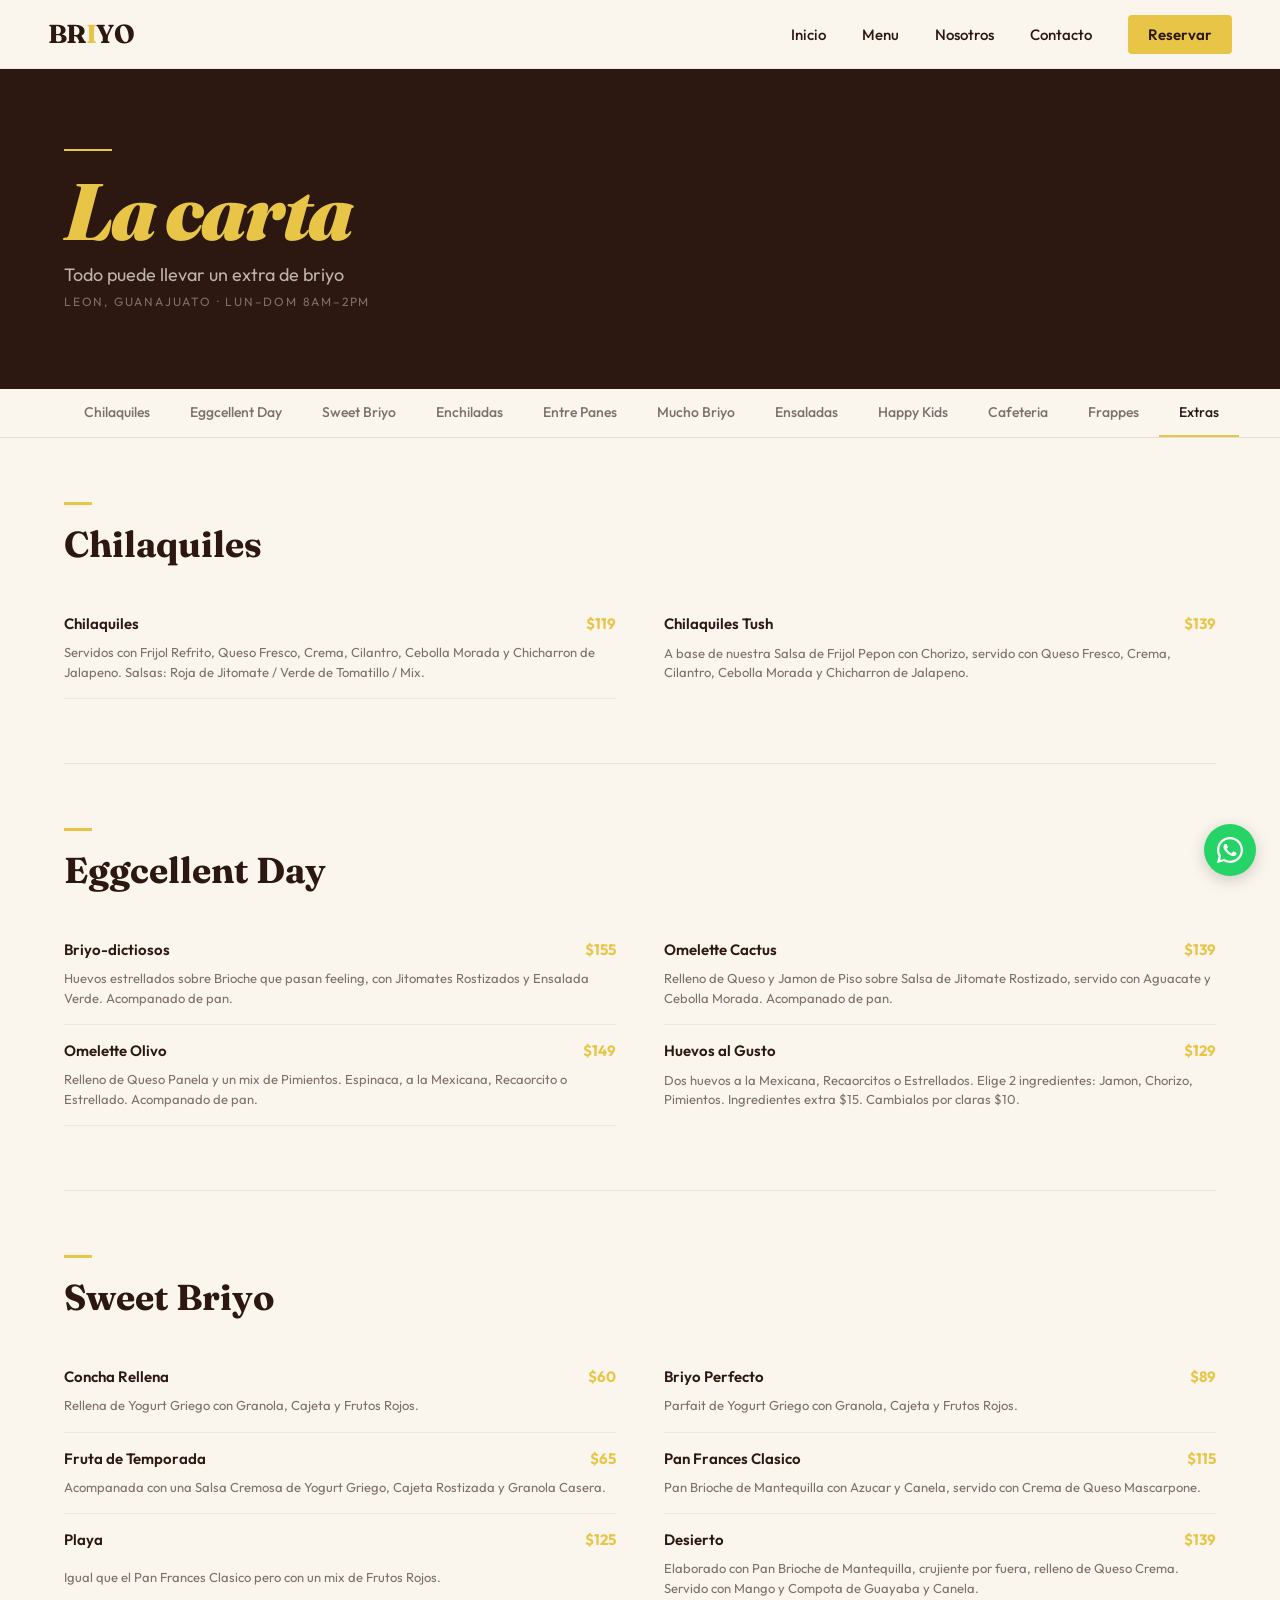
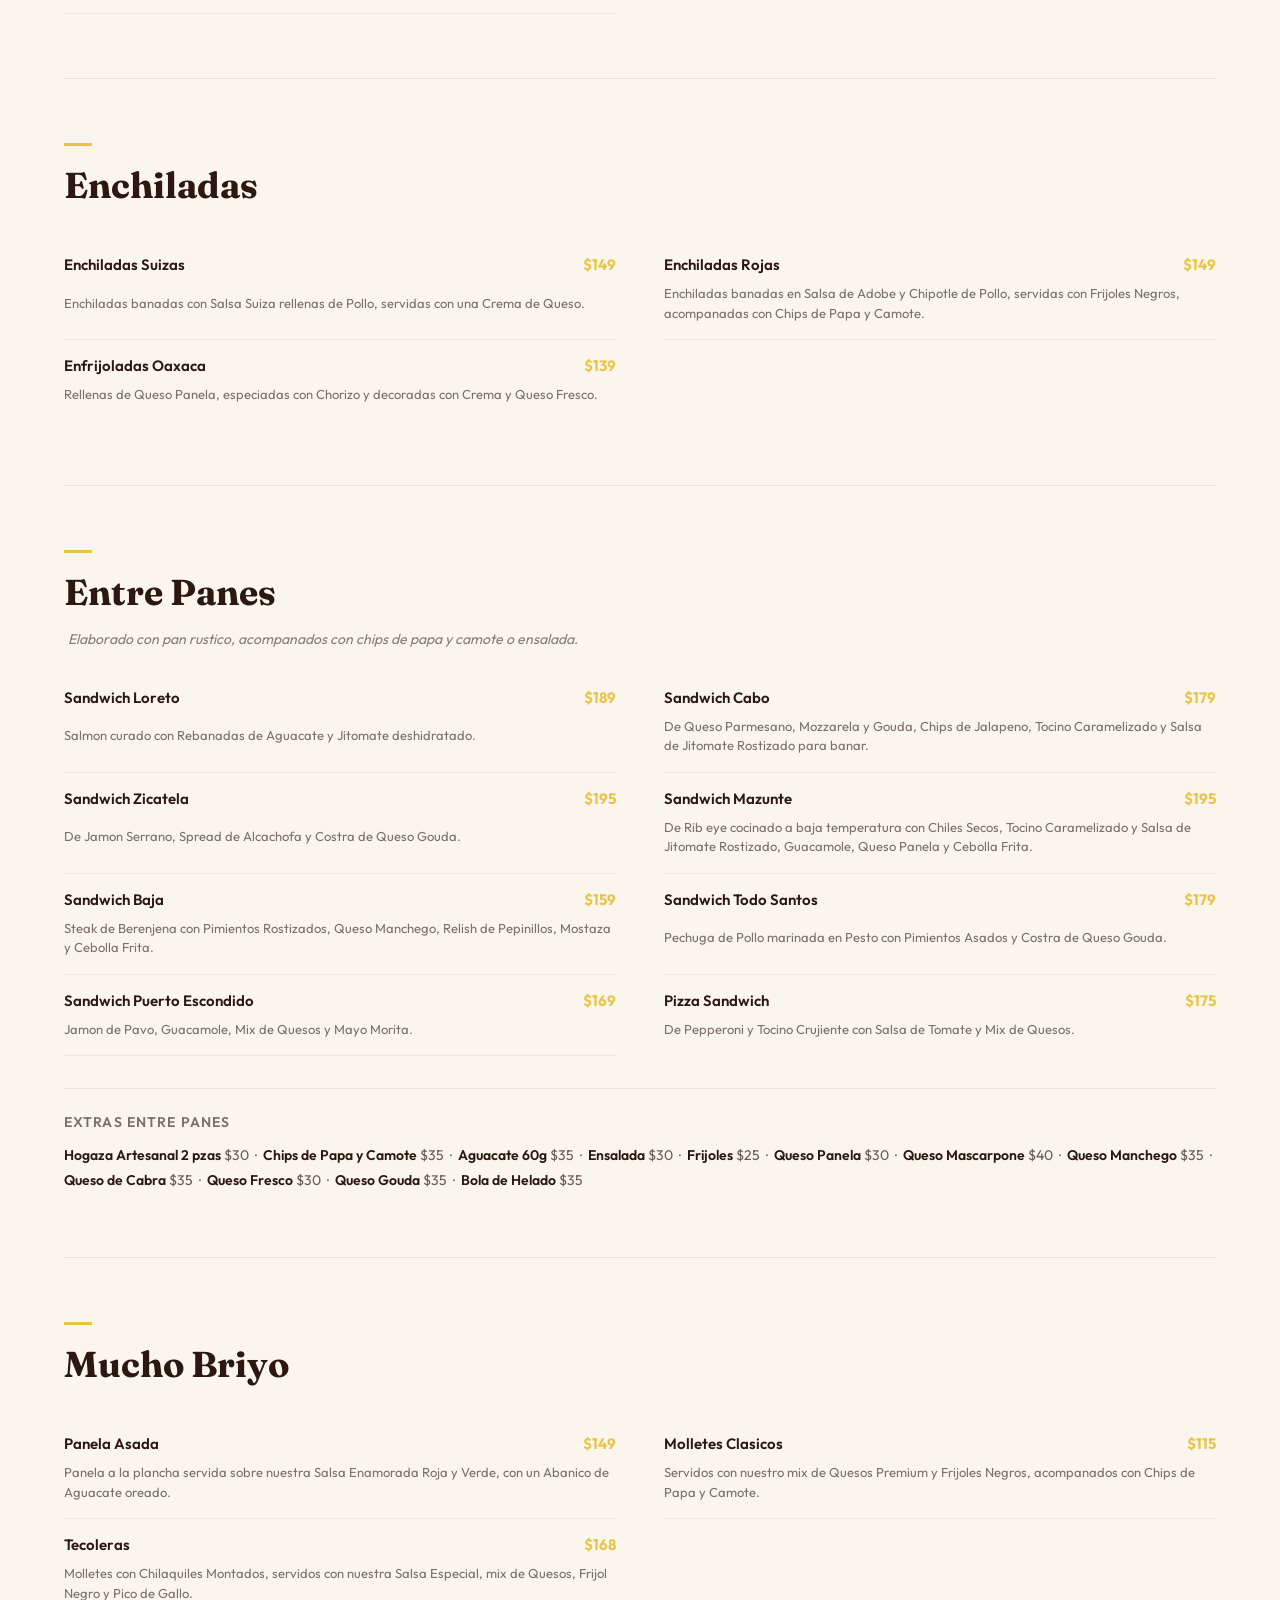
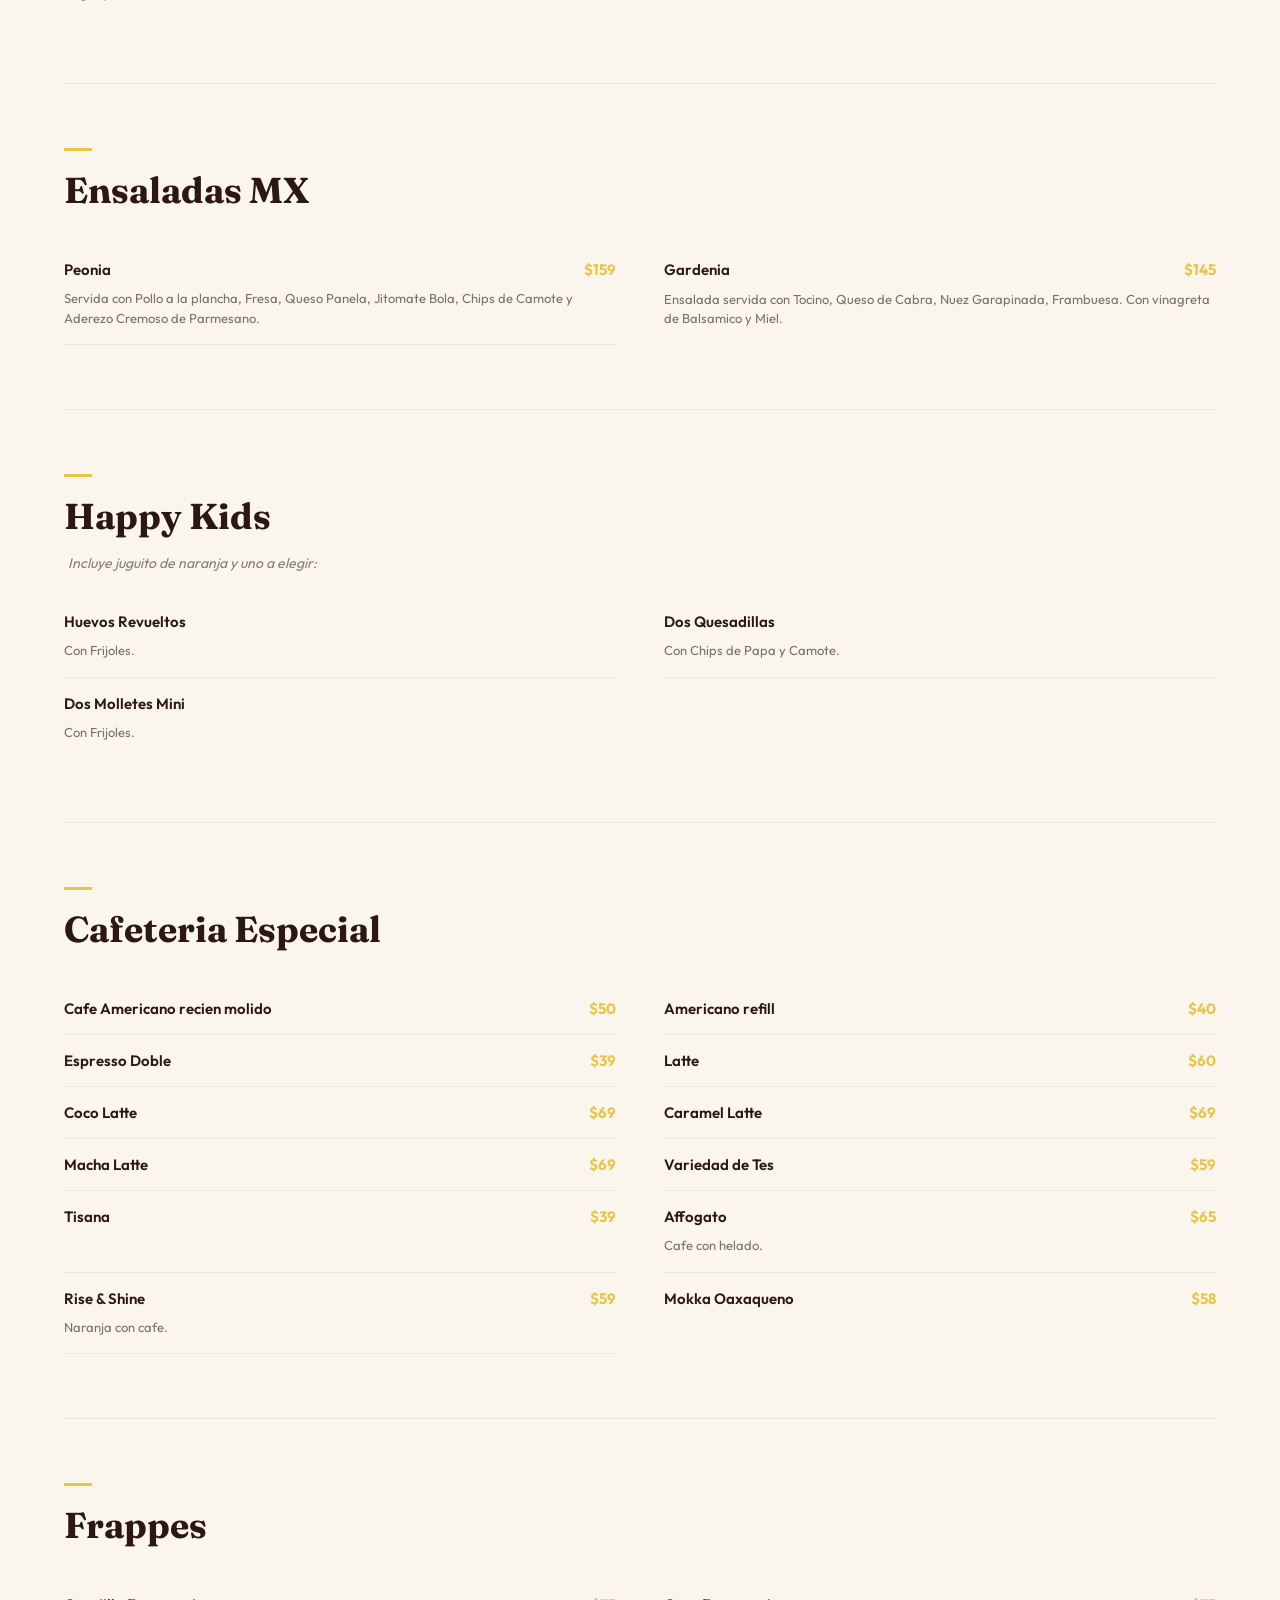
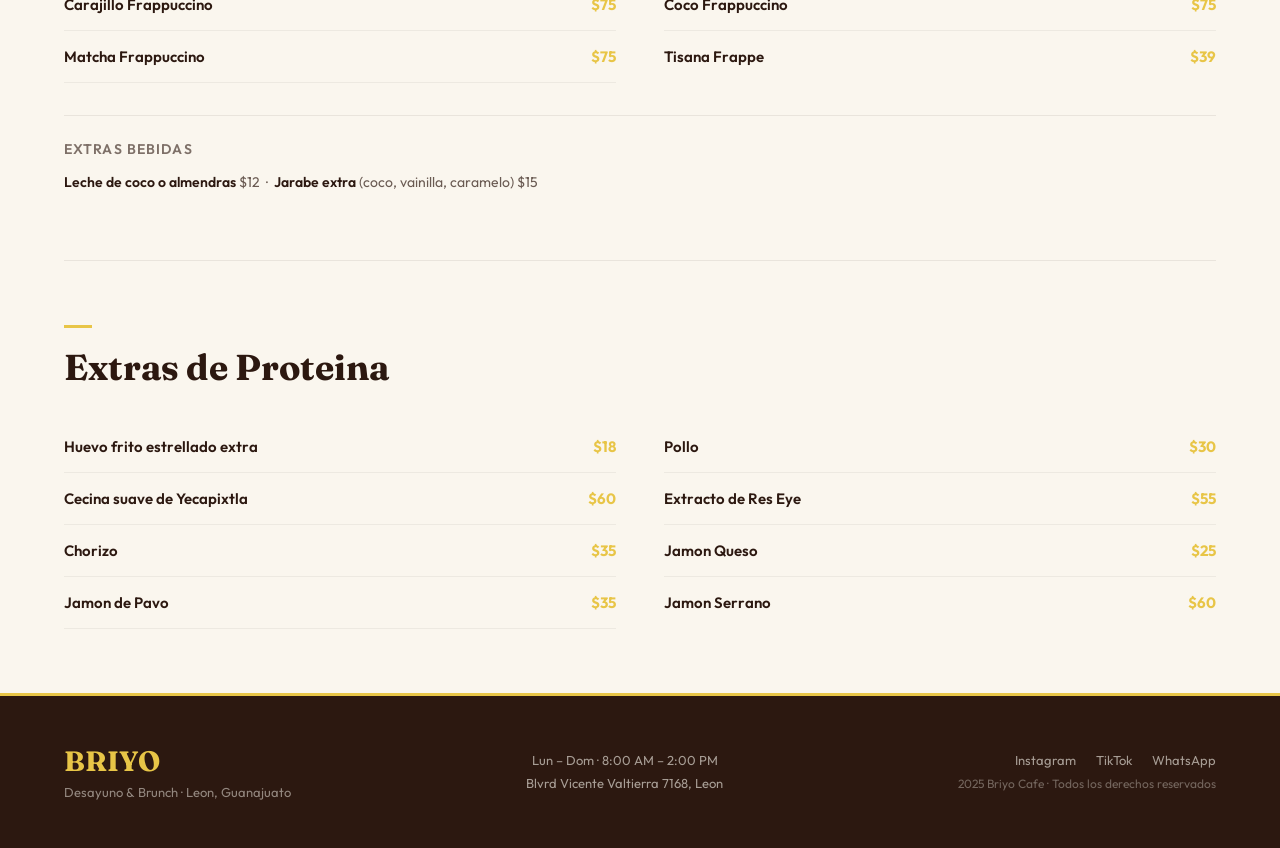
==== menu.html @ aa36b9db "feat: sitio web Briyo Cafe v1.0" ====
<!DOCTYPE html>
<html lang="es">
<head>
  <meta charset="UTF-8">
  <meta name="viewport" content="width=device-width, initial-scale=1.0">
  <meta name="description" content="Menu completo Briyo Cafe — Desayuno y brunch en Leon, Guanajuato. Chilaquiles, sandwiches, sweet briyo, bebidas y mas.">
  <meta name="keywords" content="briyo cafe menu, desayuno leon guanajuato, brunch leon, chilaquiles, sandwiches gourmet">
  <meta property="og:title" content="Carta — Briyo Desayuno & Brunch · Leon, Gto.">
  <meta property="og:description" content="Todo puede llevar un extra de briyo. Menu completo en Leon, Guanajuato.">
  <meta property="og:image" content="assets/logo.png">
  <title>La Carta — Briyo Cafe · Desayuno & Brunch</title>
  <link rel="stylesheet" href="styles.css">
</head>
<body>

  <!-- NAVBAR -->
  <nav id="navbar">
    <div class="nav-inner">
      <a href="index.html" class="nav-logo">
        <img src="assets/logo.png" alt="Briyo Cafe" onerror="this.style.display='none'; this.nextElementSibling.style.display='block'">
        <span class="nav-logo-text" style="display:none">BR<span>I</span>YO</span>
      </a>
      <ul class="nav-menu" id="navMenu">
        <li><a href="index.html">Inicio</a></li>
        <li><a href="menu.html">Menu</a></li>
        <li><a href="index.html#nosotros">Nosotros</a></li>
        <li><a href="index.html#contacto">Contacto</a></li>
        <li><a href="https://wa.me/524775643198" target="_blank" rel="noopener" class="nav-cta">Reservar</a></li>
      </ul>
      <div class="burger" id="burger" aria-label="Menu" role="button" tabindex="0">
        <span></span>
        <span></span>
        <span></span>
      </div>
    </div>
  </nav>

  <!-- MENU HERO -->
  <div class="menu-hero">
    <div class="menu-hero-inner">
      <div class="menu-hero-deco"></div>
      <h1 class="menu-hero-title">La carta</h1>
      <p class="menu-hero-sub">Todo puede llevar un extra de briyo</p>
      <p class="menu-hero-tag">Leon, Guanajuato &middot; Lun&ndash;Dom 8AM&ndash;2PM</p>
    </div>
  </div>

  <!-- STICKY NAV SECCIONES -->
  <nav class="menu-nav" id="menuNav">
    <div class="menu-nav-inner">
      <a href="#chilaquiles" class="menu-nav-link">Chilaquiles</a>
      <a href="#eggcellent" class="menu-nav-link">Eggcellent Day</a>
      <a href="#sweet" class="menu-nav-link">Sweet Briyo</a>
      <a href="#enchiladas" class="menu-nav-link">Enchiladas</a>
      <a href="#panes" class="menu-nav-link">Entre Panes</a>
      <a href="#mucho" class="menu-nav-link">Mucho Briyo</a>
      <a href="#ensaladas" class="menu-nav-link">Ensaladas</a>
      <a href="#kids" class="menu-nav-link">Happy Kids</a>
      <a href="#cafeteria" class="menu-nav-link">Cafeteria</a>
      <a href="#frappes" class="menu-nav-link">Frappes</a>
      <a href="#proteinas" class="menu-nav-link">Extras</a>
    </div>
  </nav>

  <!-- MENU CONTENT -->
  <main class="menu-content">
    <div class="menu-content-inner">

      <!-- CHILAQUILES -->
      <section class="menu-section" id="chilaquiles">
        <h2 class="menu-section-title">Chilaquiles</h2>
        <div class="menu-grid">

          <div class="menu-item">
            <p class="menu-item-name">Chilaquiles</p>
            <p class="menu-item-price">$119</p>
            <p class="menu-item-desc">Servidos con Frijol Refrito, Queso Fresco, Crema, Cilantro, Cebolla Morada y Chicharron de Jalapeno. Salsas: Roja de Jitomate / Verde de Tomatillo / Mix.</p>
          </div>

          <div class="menu-item">
            <p class="menu-item-name">Chilaquiles Tush</p>
            <p class="menu-item-price">$139</p>
            <p class="menu-item-desc">A base de nuestra Salsa de Frijol Pepon con Chorizo, servido con Queso Fresco, Crema, Cilantro, Cebolla Morada y Chicharron de Jalapeno.</p>
          </div>

        </div>
      </section>

      <!-- EGGCELLENT DAY -->
      <section class="menu-section" id="eggcellent">
        <h2 class="menu-section-title">Eggcellent Day</h2>
        <div class="menu-grid">

          <div class="menu-item">
            <p class="menu-item-name">Briyo-dictiosos</p>
            <p class="menu-item-price">$155</p>
            <p class="menu-item-desc">Huevos estrellados sobre Brioche que pasan feeling, con Jitomates Rostizados y Ensalada Verde. Acompanado de pan.</p>
          </div>

          <div class="menu-item">
            <p class="menu-item-name">Omelette Cactus</p>
            <p class="menu-item-price">$139</p>
            <p class="menu-item-desc">Relleno de Queso y Jamon de Piso sobre Salsa de Jitomate Rostizado, servido con Aguacate y Cebolla Morada. Acompanado de pan.</p>
          </div>

          <div class="menu-item">
            <p class="menu-item-name">Omelette Olivo</p>
            <p class="menu-item-price">$149</p>
            <p class="menu-item-desc">Relleno de Queso Panela y un mix de Pimientos. Espinaca, a la Mexicana, Recaorcito o Estrellado. Acompanado de pan.</p>
          </div>

          <div class="menu-item">
            <p class="menu-item-name">Huevos al Gusto</p>
            <p class="menu-item-price">$129</p>
            <p class="menu-item-desc">Dos huevos a la Mexicana, Recaorcitos o Estrellados. Elige 2 ingredientes: Jamon, Chorizo, Pimientos. Ingredientes extra $15. Cambialos por claras $10.</p>
          </div>

        </div>
      </section>

      <!-- SWEET BRIYO -->
      <section class="menu-section" id="sweet">
        <h2 class="menu-section-title">Sweet Briyo</h2>
        <div class="menu-grid">

          <div class="menu-item">
            <p class="menu-item-name">Concha Rellena</p>
            <p class="menu-item-price">$60</p>
            <p class="menu-item-desc">Rellena de Yogurt Griego con Granola, Cajeta y Frutos Rojos.</p>
          </div>

          <div class="menu-item">
            <p class="menu-item-name">Briyo Perfecto</p>
            <p class="menu-item-price">$89</p>
            <p class="menu-item-desc">Parfait de Yogurt Griego con Granola, Cajeta y Frutos Rojos.</p>
          </div>

          <div class="menu-item">
            <p class="menu-item-name">Fruta de Temporada</p>
            <p class="menu-item-price">$65</p>
            <p class="menu-item-desc">Acompanada con una Salsa Cremosa de Yogurt Griego, Cajeta Rostizada y Granola Casera.</p>
          </div>

          <div class="menu-item">
            <p class="menu-item-name">Pan Frances Clasico</p>
            <p class="menu-item-price">$115</p>
            <p class="menu-item-desc">Pan Brioche de Mantequilla con Azucar y Canela, servido con Crema de Queso Mascarpone.</p>
          </div>

          <div class="menu-item">
            <p class="menu-item-name">Playa</p>
            <p class="menu-item-price">$125</p>
            <p class="menu-item-desc">Igual que el Pan Frances Clasico pero con un mix de Frutos Rojos.</p>
          </div>

          <div class="menu-item">
            <p class="menu-item-name">Desierto</p>
            <p class="menu-item-price">$139</p>
            <p class="menu-item-desc">Elaborado con Pan Brioche de Mantequilla, crujiente por fuera, relleno de Queso Crema. Servido con Mango y Compota de Guayaba y Canela.</p>
          </div>

        </div>
      </section>

      <!-- ENCHILADAS -->
      <section class="menu-section" id="enchiladas">
        <h2 class="menu-section-title">Enchiladas</h2>
        <div class="menu-grid">

          <div class="menu-item">
            <p class="menu-item-name">Enchiladas Suizas</p>
            <p class="menu-item-price">$149</p>
            <p class="menu-item-desc">Enchiladas banadas con Salsa Suiza rellenas de Pollo, servidas con una Crema de Queso.</p>
          </div>

          <div class="menu-item">
            <p class="menu-item-name">Enchiladas Rojas</p>
            <p class="menu-item-price">$149</p>
            <p class="menu-item-desc">Enchiladas banadas en Salsa de Adobe y Chipotle de Pollo, servidas con Frijoles Negros, acompanadas con Chips de Papa y Camote.</p>
          </div>

          <div class="menu-item">
            <p class="menu-item-name">Enfrijoladas Oaxaca</p>
            <p class="menu-item-price">$139</p>
            <p class="menu-item-desc">Rellenas de Queso Panela, especiadas con Chorizo y decoradas con Crema y Queso Fresco.</p>
          </div>

        </div>
      </section>

      <!-- ENTRE PANES -->
      <section class="menu-section" id="panes">
        <h2 class="menu-section-title">Entre Panes</h2>
        <p class="menu-section-note">Elaborado con pan rustico, acompanados con chips de papa y camote o ensalada.</p>
        <div class="menu-grid">

          <div class="menu-item">
            <p class="menu-item-name">Sandwich Loreto</p>
            <p class="menu-item-price">$189</p>
            <p class="menu-item-desc">Salmon curado con Rebanadas de Aguacate y Jitomate deshidratado.</p>
          </div>

          <div class="menu-item">
            <p class="menu-item-name">Sandwich Cabo</p>
            <p class="menu-item-price">$179</p>
            <p class="menu-item-desc">De Queso Parmesano, Mozzarela y Gouda, Chips de Jalapeno, Tocino Caramelizado y Salsa de Jitomate Rostizado para banar.</p>
          </div>

          <div class="menu-item">
            <p class="menu-item-name">Sandwich Zicatela</p>
            <p class="menu-item-price">$195</p>
            <p class="menu-item-desc">De Jamon Serrano, Spread de Alcachofa y Costra de Queso Gouda.</p>
          </div>

          <div class="menu-item">
            <p class="menu-item-name">Sandwich Mazunte</p>
            <p class="menu-item-price">$195</p>
            <p class="menu-item-desc">De Rib eye cocinado a baja temperatura con Chiles Secos, Tocino Caramelizado y Salsa de Jitomate Rostizado, Guacamole, Queso Panela y Cebolla Frita.</p>
          </div>

          <div class="menu-item">
            <p class="menu-item-name">Sandwich Baja</p>
            <p class="menu-item-price">$159</p>
            <p class="menu-item-desc">Steak de Berenjena con Pimientos Rostizados, Queso Manchego, Relish de Pepinillos, Mostaza y Cebolla Frita.</p>
          </div>

          <div class="menu-item">
            <p class="menu-item-name">Sandwich Todo Santos</p>
            <p class="menu-item-price">$179</p>
            <p class="menu-item-desc">Pechuga de Pollo marinada en Pesto con Pimientos Asados y Costra de Queso Gouda.</p>
          </div>

          <div class="menu-item">
            <p class="menu-item-name">Sandwich Puerto Escondido</p>
            <p class="menu-item-price">$169</p>
            <p class="menu-item-desc">Jamon de Pavo, Guacamole, Mix de Quesos y Mayo Morita.</p>
          </div>

          <div class="menu-item">
            <p class="menu-item-name">Pizza Sandwich</p>
            <p class="menu-item-price">$175</p>
            <p class="menu-item-desc">De Pepperoni y Tocino Crujiente con Salsa de Tomate y Mix de Quesos.</p>
          </div>

        </div>

        <div style="margin-top: 32px; padding-top: 24px; border-top: 1px solid rgba(44,24,16,0.08)">
          <p style="font-family:'Outfit',sans-serif; font-weight:600; font-size:14px; color:var(--dark); margin-bottom:12px; text-transform:uppercase; letter-spacing:0.08em; opacity:0.6">Extras Entre Panes</p>
          <p class="menu-extras-text">
            <strong>Hogaza Artesanal 2 pzas</strong> $30 &nbsp;&middot;&nbsp;
            <strong>Chips de Papa y Camote</strong> $35 &nbsp;&middot;&nbsp;
            <strong>Aguacate 60g</strong> $35 &nbsp;&middot;&nbsp;
            <strong>Ensalada</strong> $30 &nbsp;&middot;&nbsp;
            <strong>Frijoles</strong> $25 &nbsp;&middot;&nbsp;
            <strong>Queso Panela</strong> $30 &nbsp;&middot;&nbsp;
            <strong>Queso Mascarpone</strong> $40 &nbsp;&middot;&nbsp;
            <strong>Queso Manchego</strong> $35 &nbsp;&middot;&nbsp;
            <strong>Queso de Cabra</strong> $35 &nbsp;&middot;&nbsp;
            <strong>Queso Fresco</strong> $30 &nbsp;&middot;&nbsp;
            <strong>Queso Gouda</strong> $35 &nbsp;&middot;&nbsp;
            <strong>Bola de Helado</strong> $35
          </p>
        </div>
      </section>

      <!-- MUCHO BRIYO -->
      <section class="menu-section" id="mucho">
        <h2 class="menu-section-title">Mucho Briyo</h2>
        <div class="menu-grid">

          <div class="menu-item">
            <p class="menu-item-name">Panela Asada</p>
            <p class="menu-item-price">$149</p>
            <p class="menu-item-desc">Panela a la plancha servida sobre nuestra Salsa Enamorada Roja y Verde, con un Abanico de Aguacate oreado.</p>
          </div>

          <div class="menu-item">
            <p class="menu-item-name">Molletes Clasicos</p>
            <p class="menu-item-price">$115</p>
            <p class="menu-item-desc">Servidos con nuestro mix de Quesos Premium y Frijoles Negros, acompanados con Chips de Papa y Camote.</p>
          </div>

          <div class="menu-item">
            <p class="menu-item-name">Tecoleras</p>
            <p class="menu-item-price">$168</p>
            <p class="menu-item-desc">Molletes con Chilaquiles Montados, servidos con nuestra Salsa Especial, mix de Quesos, Frijol Negro y Pico de Gallo.</p>
          </div>

        </div>
      </section>

      <!-- ENSALADAS -->
      <section class="menu-section" id="ensaladas">
        <h2 class="menu-section-title">Ensaladas MX</h2>
        <div class="menu-grid">

          <div class="menu-item">
            <p class="menu-item-name">Peonia</p>
            <p class="menu-item-price">$159</p>
            <p class="menu-item-desc">Servida con Pollo a la plancha, Fresa, Queso Panela, Jitomate Bola, Chips de Camote y Aderezo Cremoso de Parmesano.</p>
          </div>

          <div class="menu-item">
            <p class="menu-item-name">Gardenia</p>
            <p class="menu-item-price">$145</p>
            <p class="menu-item-desc">Ensalada servida con Tocino, Queso de Cabra, Nuez Garapinada, Frambuesa. Con vinagreta de Balsamico y Miel.</p>
          </div>

        </div>
      </section>

      <!-- HAPPY KIDS -->
      <section class="menu-section" id="kids">
        <h2 class="menu-section-title">Happy Kids</h2>
        <p class="menu-section-note">Incluye juguito de naranja y uno a elegir:</p>
        <div class="menu-grid">

          <div class="menu-item">
            <p class="menu-item-name">Huevos Revueltos</p>
            <p class="menu-item-desc">Con Frijoles.</p>
          </div>

          <div class="menu-item">
            <p class="menu-item-name">Dos Quesadillas</p>
            <p class="menu-item-desc">Con Chips de Papa y Camote.</p>
          </div>

          <div class="menu-item">
            <p class="menu-item-name">Dos Molletes Mini</p>
            <p class="menu-item-desc">Con Frijoles.</p>
          </div>

        </div>
      </section>

      <!-- CAFETERIA -->
      <section class="menu-section" id="cafeteria">
        <h2 class="menu-section-title">Cafeteria Especial</h2>
        <div class="menu-grid">

          <div class="menu-item">
            <p class="menu-item-name">Cafe Americano recien molido</p>
            <p class="menu-item-price">$50</p>
          </div>

          <div class="menu-item">
            <p class="menu-item-name">Americano refill</p>
            <p class="menu-item-price">$40</p>
          </div>

          <div class="menu-item">
            <p class="menu-item-name">Espresso Doble</p>
            <p class="menu-item-price">$39</p>
          </div>

          <div class="menu-item">
            <p class="menu-item-name">Latte</p>
            <p class="menu-item-price">$60</p>
          </div>

          <div class="menu-item">
            <p class="menu-item-name">Coco Latte</p>
            <p class="menu-item-price">$69</p>
          </div>

          <div class="menu-item">
            <p class="menu-item-name">Caramel Latte</p>
            <p class="menu-item-price">$69</p>
          </div>

          <div class="menu-item">
            <p class="menu-item-name">Macha Latte</p>
            <p class="menu-item-price">$69</p>
          </div>

          <div class="menu-item">
            <p class="menu-item-name">Variedad de Tes</p>
            <p class="menu-item-price">$59</p>
          </div>

          <div class="menu-item">
            <p class="menu-item-name">Tisana</p>
            <p class="menu-item-price">$39</p>
          </div>

          <div class="menu-item">
            <p class="menu-item-name">Affogato</p>
            <p class="menu-item-price">$65</p>
            <p class="menu-item-desc">Cafe con helado.</p>
          </div>

          <div class="menu-item">
            <p class="menu-item-name">Rise &amp; Shine</p>
            <p class="menu-item-price">$59</p>
            <p class="menu-item-desc">Naranja con cafe.</p>
          </div>

          <div class="menu-item">
            <p class="menu-item-name">Mokka Oaxaqueno</p>
            <p class="menu-item-price">$58</p>
          </div>

        </div>
      </section>

      <!-- FRAPPES -->
      <section class="menu-section" id="frappes">
        <h2 class="menu-section-title">Frappes</h2>
        <div class="menu-grid">

          <div class="menu-item">
            <p class="menu-item-name">Carajillo Frappuccino</p>
            <p class="menu-item-price">$75</p>
          </div>

          <div class="menu-item">
            <p class="menu-item-name">Coco Frappuccino</p>
            <p class="menu-item-price">$75</p>
          </div>

          <div class="menu-item">
            <p class="menu-item-name">Matcha Frappuccino</p>
            <p class="menu-item-price">$75</p>
          </div>

          <div class="menu-item">
            <p class="menu-item-name">Tisana Frappe</p>
            <p class="menu-item-price">$39</p>
          </div>

        </div>

        <div style="margin-top: 32px; padding-top: 24px; border-top: 1px solid rgba(44,24,16,0.08)">
          <p style="font-family:'Outfit',sans-serif; font-weight:600; font-size:14px; color:var(--dark); margin-bottom:12px; text-transform:uppercase; letter-spacing:0.08em; opacity:0.6">Extras Bebidas</p>
          <p class="menu-extras-text">
            <strong>Leche de coco o almendras</strong> $12 &nbsp;&middot;&nbsp;
            <strong>Jarabe extra</strong> (coco, vainilla, caramelo) $15
          </p>
        </div>
      </section>

      <!-- EXTRAS DE PROTEINA -->
      <section class="menu-section" id="proteinas">
        <h2 class="menu-section-title">Extras de Proteina</h2>
        <div class="menu-grid">

          <div class="menu-item">
            <p class="menu-item-name">Huevo frito estrellado extra</p>
            <p class="menu-item-price">$18</p>
          </div>

          <div class="menu-item">
            <p class="menu-item-name">Pollo</p>
            <p class="menu-item-price">$30</p>
          </div>

          <div class="menu-item">
            <p class="menu-item-name">Cecina suave de Yecapixtla</p>
            <p class="menu-item-price">$60</p>
          </div>

          <div class="menu-item">
            <p class="menu-item-name">Extracto de Res Eye</p>
            <p class="menu-item-price">$55</p>
          </div>

          <div class="menu-item">
            <p class="menu-item-name">Chorizo</p>
            <p class="menu-item-price">$35</p>
          </div>

          <div class="menu-item">
            <p class="menu-item-name">Jamon Queso</p>
            <p class="menu-item-price">$25</p>
          </div>

          <div class="menu-item">
            <p class="menu-item-name">Jamon de Pavo</p>
            <p class="menu-item-price">$35</p>
          </div>

          <div class="menu-item">
            <p class="menu-item-name">Jamon Serrano</p>
            <p class="menu-item-price">$60</p>
          </div>

        </div>
      </section>

    </div>
  </main>

  <!-- FOOTER -->
  <footer>
    <div class="footer-inner">
      <div class="footer-brand">
        <p class="footer-brand-name">BRIYO</p>
        <p class="footer-brand-sub">Desayuno &amp; Brunch &middot; Leon, Guanajuato</p>
      </div>
      <div class="footer-center">
        <p>Lun &ndash; Dom &middot; 8:00 AM &ndash; 2:00 PM</p>
        <p>Blvrd Vicente Valtierra 7168, Leon</p>
      </div>
      <div class="footer-right">
        <div class="footer-links">
          <a href="https://instagram.com/briyo.mx" target="_blank" rel="noopener">Instagram</a>
          <a href="https://tiktok.com/@briyo.mx" target="_blank" rel="noopener">TikTok</a>
          <a href="https://wa.me/524775643198" target="_blank" rel="noopener">WhatsApp</a>
        </div>
        <p class="footer-copy">2025 Briyo Cafe &middot; Todos los derechos reservados</p>
      </div>
    </div>
  </footer>

  <!-- BOTON WHATSAPP FLOTANTE -->
  <a href="https://wa.me/524775643198" class="whatsapp-float" target="_blank" rel="noopener" aria-label="Contactar por WhatsApp">
    <svg width="26" height="26" viewBox="0 0 24 24" fill="white" xmlns="http://www.w3.org/2000/svg">
      <path d="M17.472 14.382c-.297-.149-1.758-.867-2.03-.967-.273-.099-.471-.148-.67.15-.197.297-.767.966-.94 1.164-.173.199-.347.223-.644.075-.297-.15-1.255-.463-2.39-1.475-.883-.788-1.48-1.761-1.653-2.059-.173-.297-.018-.458.13-.606.134-.133.298-.347.446-.52.149-.174.198-.298.298-.497.099-.198.05-.371-.025-.52-.075-.149-.669-1.612-.916-2.207-.242-.579-.487-.5-.669-.51-.173-.008-.371-.01-.57-.01-.198 0-.52.074-.792.372-.272.297-1.04 1.016-1.04 2.479 0 1.462 1.065 2.875 1.213 3.074.149.198 2.096 3.2 5.077 4.487.709.306 1.262.489 1.694.625.712.227 1.36.195 1.871.118.571-.085 1.758-.719 2.006-1.413.248-.694.248-1.289.173-1.413-.074-.124-.272-.198-.57-.347z"/>
      <path d="M12 0C5.373 0 0 5.373 0 12c0 2.127.558 4.126 1.534 5.86L0 24l6.29-1.512A11.945 11.945 0 0012 24c6.627 0 12-5.373 12-12S18.627 0 12 0zm0 21.882a9.875 9.875 0 01-5.032-1.377l-.361-.214-3.735.898.937-3.629-.235-.374A9.867 9.867 0 012.118 12C2.118 6.533 6.533 2.118 12 2.118c5.466 0 9.882 4.415 9.882 9.882 0 5.466-4.416 9.882-9.882 9.882z"/>
    </svg>
  </a>

  <script src="main.js"></script>
</body>
</html>
---- styles.css ----
@import url('https://fonts.googleapis.com/css2?family=Fraunces:ital,opsz,wght@0,9..144,700;0,9..144,900;1,9..144,700;1,9..144,900&family=Outfit:wght@400;500;600&display=swap');

/* ===========================
   VARIABLES & RESET
   =========================== */
:root {
  --gold:   #E8C547;
  --salmon: #F2C4A0;
  --dark:   #2C1810;
  --cream:  #FAF6EE;
  --white:  #FFFFFF;
}

*, *::before, *::after {
  box-sizing: border-box;
  margin: 0;
  padding: 0;
}

html {
  scroll-behavior: smooth;
}

body {
  font-family: 'Outfit', sans-serif;
  color: var(--dark);
  background: var(--white);
  overflow-x: hidden;
}

a {
  text-decoration: none;
  color: inherit;
}

img {
  max-width: 100%;
  display: block;
}

/* ===========================
   IMG PLACEHOLDERS
   =========================== */
.img-placeholder {
  background-color: var(--salmon);
  display: flex;
  align-items: center;
  justify-content: center;
  width: 100%;
  height: 100%;
  min-height: 400px;
}

.img-placeholder span {
  font-family: 'Outfit', sans-serif;
  font-size: 14px;
  color: var(--dark);
  opacity: 0.6;
  letter-spacing: 0.05em;
  text-transform: uppercase;
  text-align: center;
  padding: 16px;
}

/* ===========================
   NAVBAR
   =========================== */
nav {
  position: sticky;
  top: 0;
  z-index: 100;
  background: var(--cream);
  border-bottom: 1px solid rgba(44, 24, 16, 0.08);
  transition: box-shadow 0.3s ease;
}

nav.scrolled {
  box-shadow: 0 2px 12px rgba(0, 0, 0, 0.08);
}

.nav-inner {
  max-width: 1440px;
  margin: 0 auto;
  padding: 0 48px;
  height: 68px;
  display: flex;
  align-items: center;
  justify-content: space-between;
}

.nav-logo img {
  height: 38px;
  width: auto;
}

.nav-logo-text {
  font-family: 'Fraunces', serif;
  font-weight: 700;
  font-size: 26px;
  color: var(--dark);
  letter-spacing: -0.02em;
}

.nav-logo-text span {
  color: var(--gold);
}

.nav-menu {
  display: flex;
  align-items: center;
  gap: 36px;
  list-style: none;
}

.nav-menu a {
  font-family: 'Outfit', sans-serif;
  font-weight: 500;
  font-size: 15px;
  color: var(--dark);
  transition: color 0.2s ease;
}

.nav-menu a:hover {
  color: var(--gold);
}

.nav-cta {
  background: var(--gold);
  color: var(--dark) !important;
  font-weight: 600 !important;
  padding: 10px 20px;
  border-radius: 4px;
  transition: background 0.2s ease, transform 0.2s ease !important;
}

.nav-cta:hover {
  background: #d4b23a !important;
  color: var(--dark) !important;
  transform: translateY(-1px);
}

.burger {
  display: none;
  flex-direction: column;
  gap: 5px;
  cursor: pointer;
  padding: 4px;
}

.burger span {
  display: block;
  width: 24px;
  height: 2px;
  background: var(--dark);
  transition: all 0.3s ease;
  transform-origin: center;
}

.burger.open span:nth-child(1) {
  transform: translateY(7px) rotate(45deg);
}

.burger.open span:nth-child(2) {
  opacity: 0;
  transform: scaleX(0);
}

.burger.open span:nth-child(3) {
  transform: translateY(-7px) rotate(-45deg);
}

/* ===========================
   HERO
   =========================== */
.hero {
  display: grid;
  grid-template-columns: 43fr 57fr;
  height: 100vh;
  overflow: hidden;
}

.hero-left {
  background: var(--cream);
  padding: 0 64px;
  display: flex;
  flex-direction: column;
  justify-content: center;
  gap: 24px;
}

.hero-deco-line {
  width: 48px;
  height: 2px;
  background: var(--gold);
  margin-bottom: 8px;
}

.hero-tag {
  font-family: 'Outfit', sans-serif;
  font-size: 12px;
  letter-spacing: 0.15em;
  text-transform: uppercase;
  color: rgba(44, 24, 16, 0.6);
}

.hero-title {
  font-family: 'Fraunces', serif;
  font-style: italic;
  font-weight: 900;
  font-size: 96px;
  line-height: 1.05;
  color: var(--dark);
  letter-spacing: -0.02em;
}

.hero-subtitle {
  font-family: 'Outfit', sans-serif;
  font-size: 18px;
  color: rgba(44, 24, 16, 0.65);
  line-height: 1.6;
}

.hero-buttons {
  display: flex;
  gap: 16px;
  margin-top: 8px;
}

.btn-filled {
  font-family: 'Outfit', sans-serif;
  font-weight: 600;
  font-size: 15px;
  background: var(--gold);
  color: var(--dark);
  padding: 14px 28px;
  border-radius: 4px;
  border: none;
  cursor: pointer;
  transition: background 0.2s ease, transform 0.2s ease;
  display: inline-block;
}

.btn-filled:hover {
  background: #d4b23a;
  transform: translateY(-2px);
}

.btn-outline {
  font-family: 'Outfit', sans-serif;
  font-weight: 500;
  font-size: 15px;
  background: transparent;
  color: var(--dark);
  padding: 14px 28px;
  border-radius: 4px;
  border: 1.5px solid var(--dark);
  cursor: pointer;
  transition: background 0.2s ease, transform 0.2s ease;
  display: inline-block;
}

.btn-outline:hover {
  background: rgba(44, 24, 16, 0.06);
  transform: translateY(-2px);
}

.hero-right {
  overflow: hidden;
  height: 100vh;
}

.hero-right .img-placeholder {
  min-height: 100vh;
}

/* ===========================
   TRUST BAR
   =========================== */
.trust-bar {
  background: var(--dark);
  padding: 28px 64px;
}

.trust-bar-inner {
  max-width: 1440px;
  margin: 0 auto;
  display: grid;
  grid-template-columns: repeat(4, 1fr);
}

.trust-item {
  padding: 0 32px;
  border-right: 1px solid rgba(250, 246, 238, 0.15);
}

.trust-item:first-child {
  padding-left: 0;
}

.trust-item:last-child {
  border-right: none;
}

.trust-label {
  font-family: 'Outfit', sans-serif;
  font-size: 12px;
  text-transform: uppercase;
  letter-spacing: 0.1em;
  color: var(--cream);
  opacity: 0.5;
  margin-bottom: 4px;
}

.trust-value {
  font-family: 'Outfit', sans-serif;
  font-weight: 600;
  font-size: 16px;
  color: var(--cream);
}

/* ===========================
   PLATILLOS DESTACADOS (TABS)
   =========================== */
.platillos {
  background: var(--white);
  padding: 96px 64px;
}

.platillos-inner {
  max-width: 1440px;
  margin: 0 auto;
}

.section-tag {
  font-family: 'Outfit', sans-serif;
  font-size: 12px;
  letter-spacing: 0.15em;
  text-transform: uppercase;
  color: rgba(44, 24, 16, 0.5);
  margin-bottom: 12px;
}

.section-title {
  font-family: 'Fraunces', serif;
  font-style: italic;
  font-weight: 700;
  font-size: 72px;
  color: var(--dark);
  line-height: 1.05;
  letter-spacing: -0.02em;
}

.section-subtitle {
  font-family: 'Outfit', sans-serif;
  font-size: 18px;
  color: rgba(44, 24, 16, 0.65);
  margin-top: 12px;
  line-height: 1.5;
}

.tabs-nav {
  display: flex;
  gap: 0;
  border-bottom: 2px solid rgba(242, 196, 160, 0.3);
  margin-top: 48px;
  overflow-x: auto;
  scrollbar-width: none;
}

.tabs-nav::-webkit-scrollbar {
  display: none;
}

.tab-btn {
  font-family: 'Outfit', sans-serif;
  font-weight: 500;
  font-size: 16px;
  padding: 14px 28px;
  background: none;
  border: none;
  border-bottom: 2px solid transparent;
  margin-bottom: -2px;
  cursor: pointer;
  color: rgba(44, 24, 16, 0.55);
  transition: color 0.2s ease, border-color 0.2s ease;
  white-space: nowrap;
}

.tab-btn.active {
  color: var(--dark);
  border-bottom-color: var(--gold);
}

.tab-btn:hover {
  color: var(--dark);
}

.tab-panel {
  margin-top: 40px;
  transition: opacity 0.3s ease;
}

.tab-panel[hidden] {
  display: none;
}

.tab-note {
  font-family: 'Outfit', sans-serif;
  font-size: 14px;
  color: rgba(44, 24, 16, 0.55);
  font-style: italic;
  margin-bottom: 24px;
  padding: 12px 16px;
  border-left: 2px solid var(--salmon);
}

.platillos-grid {
  display: grid;
  grid-template-columns: repeat(2, 1fr);
  gap: 24px;
}

.platillo-card {
  border: 1px solid rgba(44, 24, 16, 0.08);
  border-radius: 6px;
  overflow: hidden;
  transition: transform 0.3s ease, box-shadow 0.3s ease;
}

.platillo-card:hover {
  transform: translateY(-4px);
  box-shadow: 0 8px 24px rgba(44, 24, 16, 0.10);
}

.platillo-img {
  height: 200px;
  overflow: hidden;
}

.platillo-img .img-placeholder {
  min-height: 200px;
  height: 200px;
}

.platillo-info {
  padding: 20px;
}

.platillo-name {
  font-family: 'Fraunces', serif;
  font-weight: 600;
  font-size: 18px;
  color: var(--dark);
}

.platillo-desc {
  font-family: 'Outfit', sans-serif;
  font-size: 13px;
  color: rgba(44, 24, 16, 0.60);
  line-height: 1.5;
  margin: 6px 0;
}

.platillo-price {
  font-family: 'Outfit', sans-serif;
  font-weight: 600;
  font-size: 16px;
  color: var(--gold);
}

/* Bebidas tab — list style */
.bebidas-grid {
  display: grid;
  grid-template-columns: repeat(2, 1fr);
  gap: 40px;
}

.bebidas-section h4 {
  font-family: 'Fraunces', serif;
  font-weight: 700;
  font-size: 20px;
  color: var(--dark);
  margin-bottom: 16px;
  padding-bottom: 8px;
  border-bottom: 1px solid rgba(44,24,16,0.10);
}

.bebida-item {
  display: flex;
  justify-content: space-between;
  align-items: baseline;
  padding: 9px 0;
  border-bottom: 1px solid rgba(44, 24, 16, 0.06);
}

.bebida-item:last-child {
  border-bottom: none;
}

.bebida-name {
  font-family: 'Outfit', sans-serif;
  font-size: 14px;
  color: var(--dark);
}

.bebida-price {
  font-family: 'Outfit', sans-serif;
  font-weight: 600;
  font-size: 14px;
  color: var(--gold);
  white-space: nowrap;
  margin-left: 16px;
}

/* ===========================
   NOSOTROS
   =========================== */
.nosotros {
  display: grid;
  grid-template-columns: 60fr 40fr;
  height: 560px;
  overflow: hidden;
}

.nosotros-img {
  overflow: hidden;
  height: 100%;
}

.nosotros-img .img-placeholder {
  min-height: 560px;
  height: 100%;
}

.nosotros-text {
  background: color-mix(in srgb, var(--salmon) 25%, var(--cream));
  padding: 64px 48px;
  display: flex;
  flex-direction: column;
  justify-content: center;
  gap: 20px;
}

.nosotros-deco {
  width: 36px;
  height: 2px;
  background: var(--gold);
}

.nosotros-tag {
  font-family: 'Outfit', sans-serif;
  font-size: 11px;
  text-transform: uppercase;
  letter-spacing: 0.15em;
  color: rgba(44, 24, 16, 0.6);
}

.nosotros-title {
  font-family: 'Fraunces', serif;
  font-style: italic;
  font-weight: 700;
  font-size: 48px;
  color: var(--dark);
  line-height: 1.1;
  letter-spacing: -0.02em;
}

.nosotros-body {
  font-family: 'Outfit', sans-serif;
  font-size: 15px;
  color: rgba(44, 24, 16, 0.70);
  line-height: 1.7;
}

.nosotros-detail {
  font-family: 'Outfit', sans-serif;
  font-size: 13px;
  color: rgba(44, 24, 16, 0.50);
}

/* ===========================
   RESEÑAS
   =========================== */
.resenas {
  background: var(--cream);
  padding: 96px 64px;
}

.resenas-inner {
  max-width: 1440px;
  margin: 0 auto;
}

.resenas-header {
  text-align: center;
}

.resenas-title {
  font-family: 'Fraunces', serif;
  font-style: italic;
  font-weight: 700;
  font-size: 60px;
  color: var(--dark);
  line-height: 1.1;
  letter-spacing: -0.02em;
}

.resenas-subtitle {
  font-family: 'Outfit', sans-serif;
  font-size: 16px;
  color: rgba(44, 24, 16, 0.60);
  margin-top: 8px;
}

.resenas-deco {
  width: 48px;
  height: 2px;
  background: var(--gold);
  margin: 16px auto 0;
}

.resenas-grid {
  display: grid;
  grid-template-columns: repeat(3, 1fr);
  gap: 24px;
  margin-top: 56px;
}

.resena-card {
  background: var(--white);
  border-radius: 6px;
  padding: 32px;
  border: 1px solid rgba(44, 24, 16, 0.07);
  transition: transform 0.3s ease, box-shadow 0.3s ease;
}

.resena-card:hover {
  transform: translateY(-4px);
  box-shadow: 0 8px 24px rgba(44, 24, 16, 0.09);
}

.resena-stars {
  color: var(--gold);
  font-size: 14px;
  letter-spacing: 2px;
}

.resena-text {
  font-family: 'Outfit', sans-serif;
  font-size: 15px;
  font-style: italic;
  color: rgba(44, 24, 16, 0.80);
  line-height: 1.65;
  margin: 16px 0;
}

.resena-sep {
  border: none;
  border-top: 1px solid rgba(44, 24, 16, 0.08);
  margin: 16px 0;
}

.resena-name {
  font-family: 'Outfit', sans-serif;
  font-weight: 600;
  font-size: 14px;
  color: var(--dark);
}

.resena-detail {
  font-family: 'Outfit', sans-serif;
  font-size: 12px;
  color: rgba(44, 24, 16, 0.45);
  margin-top: 3px;
}

/* ===========================
   CONTACTO
   =========================== */
.contacto {
  background: var(--white);
  padding: 96px 64px;
}

.contacto-inner {
  max-width: 1440px;
  margin: 0 auto;
  display: grid;
  grid-template-columns: 1fr 1fr;
  gap: 64px;
  align-items: start;
}

.contacto-deco {
  width: 36px;
  height: 2px;
  background: var(--gold);
  margin-bottom: 20px;
}

.contacto-title {
  font-family: 'Fraunces', serif;
  font-style: italic;
  font-weight: 700;
  font-size: 52px;
  color: var(--dark);
  line-height: 1.05;
  letter-spacing: -0.02em;
  margin-bottom: 8px;
}

.contacto-subtitle {
  font-family: 'Outfit', sans-serif;
  font-size: 16px;
  color: rgba(44, 24, 16, 0.60);
  margin-bottom: 32px;
}

.contacto-info {
  display: flex;
  flex-direction: column;
  gap: 20px;
  margin-bottom: 36px;
}

.contacto-item {
  display: flex;
  flex-direction: column;
  gap: 3px;
}

.contacto-item-label {
  font-family: 'Outfit', sans-serif;
  font-size: 11px;
  text-transform: uppercase;
  letter-spacing: 0.12em;
  color: rgba(44, 24, 16, 0.45);
}

.contacto-item-value {
  font-family: 'Outfit', sans-serif;
  font-size: 15px;
  color: var(--dark);
  line-height: 1.5;
}

.btn-whatsapp {
  display: block;
  width: 100%;
  background: #25D366;
  color: var(--white);
  font-family: 'Outfit', sans-serif;
  font-weight: 600;
  font-size: 16px;
  padding: 16px;
  border-radius: 4px;
  border: none;
  cursor: pointer;
  text-align: center;
  transition: background 0.2s ease, transform 0.2s ease;
}

.btn-whatsapp:hover {
  background: #1da851;
  transform: translateY(-2px);
}

.contacto-mapa iframe {
  border-radius: 4px;
  display: block;
}

/* ===========================
   FOOTER
   =========================== */
footer {
  background: var(--dark);
  border-top: 3px solid var(--gold);
  padding: 48px 64px;
}

.footer-inner {
  max-width: 1440px;
  margin: 0 auto;
  display: flex;
  justify-content: space-between;
  align-items: center;
}

.footer-brand-name {
  font-family: 'Fraunces', serif;
  font-weight: 700;
  font-size: 28px;
  color: var(--gold);
}

.footer-brand-sub {
  font-family: 'Outfit', sans-serif;
  font-size: 13px;
  color: rgba(250, 246, 238, 0.50);
  margin-top: 6px;
}

.footer-center {
  text-align: center;
}

.footer-center p {
  font-family: 'Outfit', sans-serif;
  font-size: 13px;
  color: rgba(250, 246, 238, 0.60);
  line-height: 1.7;
}

.footer-right {
  text-align: right;
}

.footer-links {
  display: flex;
  gap: 20px;
  justify-content: flex-end;
  margin-bottom: 8px;
}

.footer-links a {
  font-family: 'Outfit', sans-serif;
  font-size: 13px;
  color: rgba(250, 246, 238, 0.60);
  transition: color 0.2s ease;
}

.footer-links a:hover {
  color: var(--gold);
}

.footer-copy {
  font-family: 'Outfit', sans-serif;
  font-size: 12px;
  color: rgba(250, 246, 238, 0.35);
}

/* ===========================
   WHATSAPP FLOAT
   =========================== */
.whatsapp-float {
  position: fixed;
  bottom: 24px;
  right: 24px;
  width: 52px;
  height: 52px;
  background: #25D366;
  border-radius: 50%;
  display: flex;
  align-items: center;
  justify-content: center;
  box-shadow: 0 4px 16px rgba(0, 0, 0, 0.18);
  z-index: 999;
  transition: transform 0.2s ease, box-shadow 0.2s ease;
}

.whatsapp-float:hover {
  transform: scale(1.08);
  box-shadow: 0 6px 20px rgba(0, 0, 0, 0.22);
}

/* ===========================
   FADE IN UP (SCROLL ANIMATION)
   =========================== */
.fade-in-up {
  /* initial state set by JS */
}

/* ===========================
   MENU PAGE — HERO
   =========================== */
.menu-hero {
  background: var(--dark);
  padding: 80px 64px;
}

.menu-hero-inner {
  max-width: 1440px;
  margin: 0 auto;
}

.menu-hero-deco {
  width: 48px;
  height: 2px;
  background: var(--gold);
  margin-bottom: 20px;
}

.menu-hero-title {
  font-family: 'Fraunces', serif;
  font-style: italic;
  font-weight: 900;
  font-size: 80px;
  color: var(--gold);
  line-height: 1.0;
  letter-spacing: -0.03em;
}

.menu-hero-sub {
  font-family: 'Outfit', sans-serif;
  font-size: 18px;
  color: rgba(250, 246, 238, 0.70);
  margin-top: 12px;
}

.menu-hero-tag {
  font-family: 'Outfit', sans-serif;
  font-size: 12px;
  text-transform: uppercase;
  letter-spacing: 0.15em;
  color: rgba(250, 246, 238, 0.40);
  margin-top: 8px;
}

/* ===========================
   MENU PAGE — STICKY NAV
   =========================== */
.menu-nav {
  position: sticky;
  top: 68px;
  z-index: 90;
  background: var(--cream);
  border-bottom: 1px solid rgba(44, 24, 16, 0.10);
}

.menu-nav-inner {
  max-width: 1440px;
  margin: 0 auto;
  padding: 0 64px;
  display: flex;
  overflow-x: auto;
  scrollbar-width: none;
}

.menu-nav-inner::-webkit-scrollbar {
  display: none;
}

.menu-nav-link {
  font-family: 'Outfit', sans-serif;
  font-weight: 500;
  font-size: 14px;
  padding: 14px 20px;
  color: rgba(44, 24, 16, 0.60);
  border-bottom: 2px solid transparent;
  white-space: nowrap;
  transition: color 0.2s ease, border-color 0.2s ease;
}

.menu-nav-link:hover,
.menu-nav-link.active {
  color: var(--dark);
  border-bottom-color: var(--gold);
}

/* ===========================
   MENU PAGE — SECTIONS
   =========================== */
.menu-content {
  background: var(--cream);
  padding: 0 64px;
}

.menu-content-inner {
  max-width: 1440px;
  margin: 0 auto;
}

.menu-section {
  padding: 64px 0;
  border-bottom: 1px solid rgba(44, 24, 16, 0.08);
}

.menu-section:last-child {
  border-bottom: none;
}

.menu-section-title {
  font-family: 'Fraunces', serif;
  font-weight: 700;
  font-size: 36px;
  color: var(--dark);
  margin-bottom: 32px;
  position: relative;
  padding-top: 20px;
}

.menu-section-title::before {
  content: '';
  display: block;
  width: 28px;
  height: 3px;
  background: var(--gold);
  margin-bottom: 12px;
  position: absolute;
  top: 0;
  left: 0;
}

.menu-section-note {
  font-family: 'Outfit', sans-serif;
  font-size: 14px;
  color: rgba(44, 24, 16, 0.55);
  font-style: italic;
  margin-top: -16px;
  margin-bottom: 24px;
  padding-left: 4px;
}

.menu-grid {
  display: grid;
  grid-template-columns: repeat(2, 1fr);
  gap: 0 48px;
}

.menu-item {
  padding: 16px 0;
  border-bottom: 1px solid rgba(44, 24, 16, 0.06);
  display: grid;
  grid-template-columns: 1fr auto;
  gap: 8px 16px;
  align-items: start;
}

.menu-item:last-child {
  border-bottom: none;
}

.menu-item-name {
  font-family: 'Outfit', sans-serif;
  font-weight: 600;
  font-size: 15px;
  color: var(--dark);
  grid-column: 1;
}

.menu-item-price {
  font-family: 'Outfit', sans-serif;
  font-weight: 700;
  font-size: 15px;
  color: var(--gold);
  white-space: nowrap;
  grid-column: 2;
  grid-row: 1;
  text-align: right;
}

.menu-item-desc {
  font-family: 'Outfit', sans-serif;
  font-size: 13px;
  color: rgba(44, 24, 16, 0.60);
  line-height: 1.5;
  grid-column: 1 / -1;
  margin-top: 2px;
}

/* Extras section — single column list */
.extras-list {
  display: flex;
  flex-wrap: wrap;
  gap: 8px 0;
}

.extras-list .menu-item {
  width: 100%;
}

.menu-extras-text {
  font-family: 'Outfit', sans-serif;
  font-size: 14px;
  color: rgba(44, 24, 16, 0.70);
  line-height: 1.8;
}

.menu-extras-text strong {
  color: var(--dark);
  font-weight: 600;
}

/* ===========================
   RESPONSIVE — MOBILE
   =========================== */
@media (max-width: 768px) {
  /* Navbar */
  .nav-inner {
    padding: 0 24px;
  }

  .nav-menu {
    position: fixed;
    top: 68px;
    left: 0;
    right: 0;
    background: var(--cream);
    flex-direction: column;
    align-items: flex-start;
    gap: 0;
    padding: 0;
    max-height: 0;
    overflow: hidden;
    transition: max-height 0.4s ease, padding 0.3s ease;
    box-shadow: 0 8px 24px rgba(0,0,0,0.08);
    list-style: none;
    z-index: 99;
  }

  .nav-menu.open {
    max-height: 400px;
    padding: 16px 0 24px;
  }

  .nav-menu li {
    width: 100%;
  }

  .nav-menu a {
    display: block;
    padding: 12px 24px;
    font-size: 16px;
  }

  .nav-cta {
    margin: 8px 24px 0;
    display: block;
    text-align: center;
    padding: 12px 20px !important;
  }

  .burger {
    display: flex;
  }

  /* Hero */
  .hero {
    grid-template-columns: 1fr;
    grid-template-rows: 50vh auto;
    height: auto;
  }

  .hero-right {
    order: -1;
    height: 50vh;
  }

  .hero-right .img-placeholder {
    min-height: 50vh;
    height: 50vh;
  }

  .hero-left {
    padding: 40px 24px 48px;
    gap: 18px;
  }

  .hero-title {
    font-size: 52px;
  }

  .hero-subtitle {
    font-size: 15px;
  }

  .hero-buttons {
    flex-direction: column;
  }

  /* Trust bar */
  .trust-bar {
    padding: 32px 24px;
  }

  .trust-bar-inner {
    grid-template-columns: repeat(2, 1fr);
    gap: 24px;
  }

  .trust-item {
    padding: 0 16px 0 0;
    border-right: none;
    border-bottom: 1px solid rgba(250, 246, 238, 0.12);
    padding-bottom: 20px;
  }

  .trust-item:nth-child(2n) {
    padding-right: 0;
  }

  .trust-item:nth-child(3),
  .trust-item:nth-child(4) {
    border-bottom: none;
    padding-bottom: 0;
  }

  /* Platillos */
  .platillos {
    padding: 64px 24px;
  }

  .section-title {
    font-size: 48px;
  }

  .platillos-grid {
    grid-template-columns: 1fr;
  }

  .bebidas-grid {
    grid-template-columns: 1fr;
  }

  .tab-btn {
    padding: 12px 18px;
    font-size: 14px;
  }

  /* Nosotros */
  .nosotros {
    grid-template-columns: 1fr;
    height: auto;
  }

  .nosotros-img {
    height: 280px;
  }

  .nosotros-img .img-placeholder {
    min-height: 280px;
    height: 280px;
  }

  .nosotros-text {
    padding: 48px 24px;
  }

  .nosotros-title {
    font-size: 36px;
  }

  /* Reseñas */
  .resenas {
    padding: 64px 24px;
  }

  .resenas-title {
    font-size: 40px;
  }

  .resenas-grid {
    grid-template-columns: 1fr;
  }

  /* Contacto */
  .contacto {
    padding: 64px 24px;
  }

  .contacto-inner {
    grid-template-columns: 1fr;
    gap: 40px;
  }

  .contacto-title {
    font-size: 40px;
  }

  /* Footer */
  footer {
    padding: 40px 24px;
  }

  .footer-inner {
    flex-direction: column;
    text-align: center;
    gap: 24px;
  }

  .footer-right {
    text-align: center;
  }

  .footer-links {
    justify-content: center;
  }

  /* Menu page */
  .menu-hero {
    padding: 56px 24px;
  }

  .menu-hero-title {
    font-size: 52px;
  }

  .menu-nav-inner {
    padding: 0 24px;
  }

  .menu-content {
    padding: 0 24px;
  }

  .menu-grid {
    grid-template-columns: 1fr;
    gap: 0;
  }

  .menu-section {
    padding: 48px 0;
  }
}
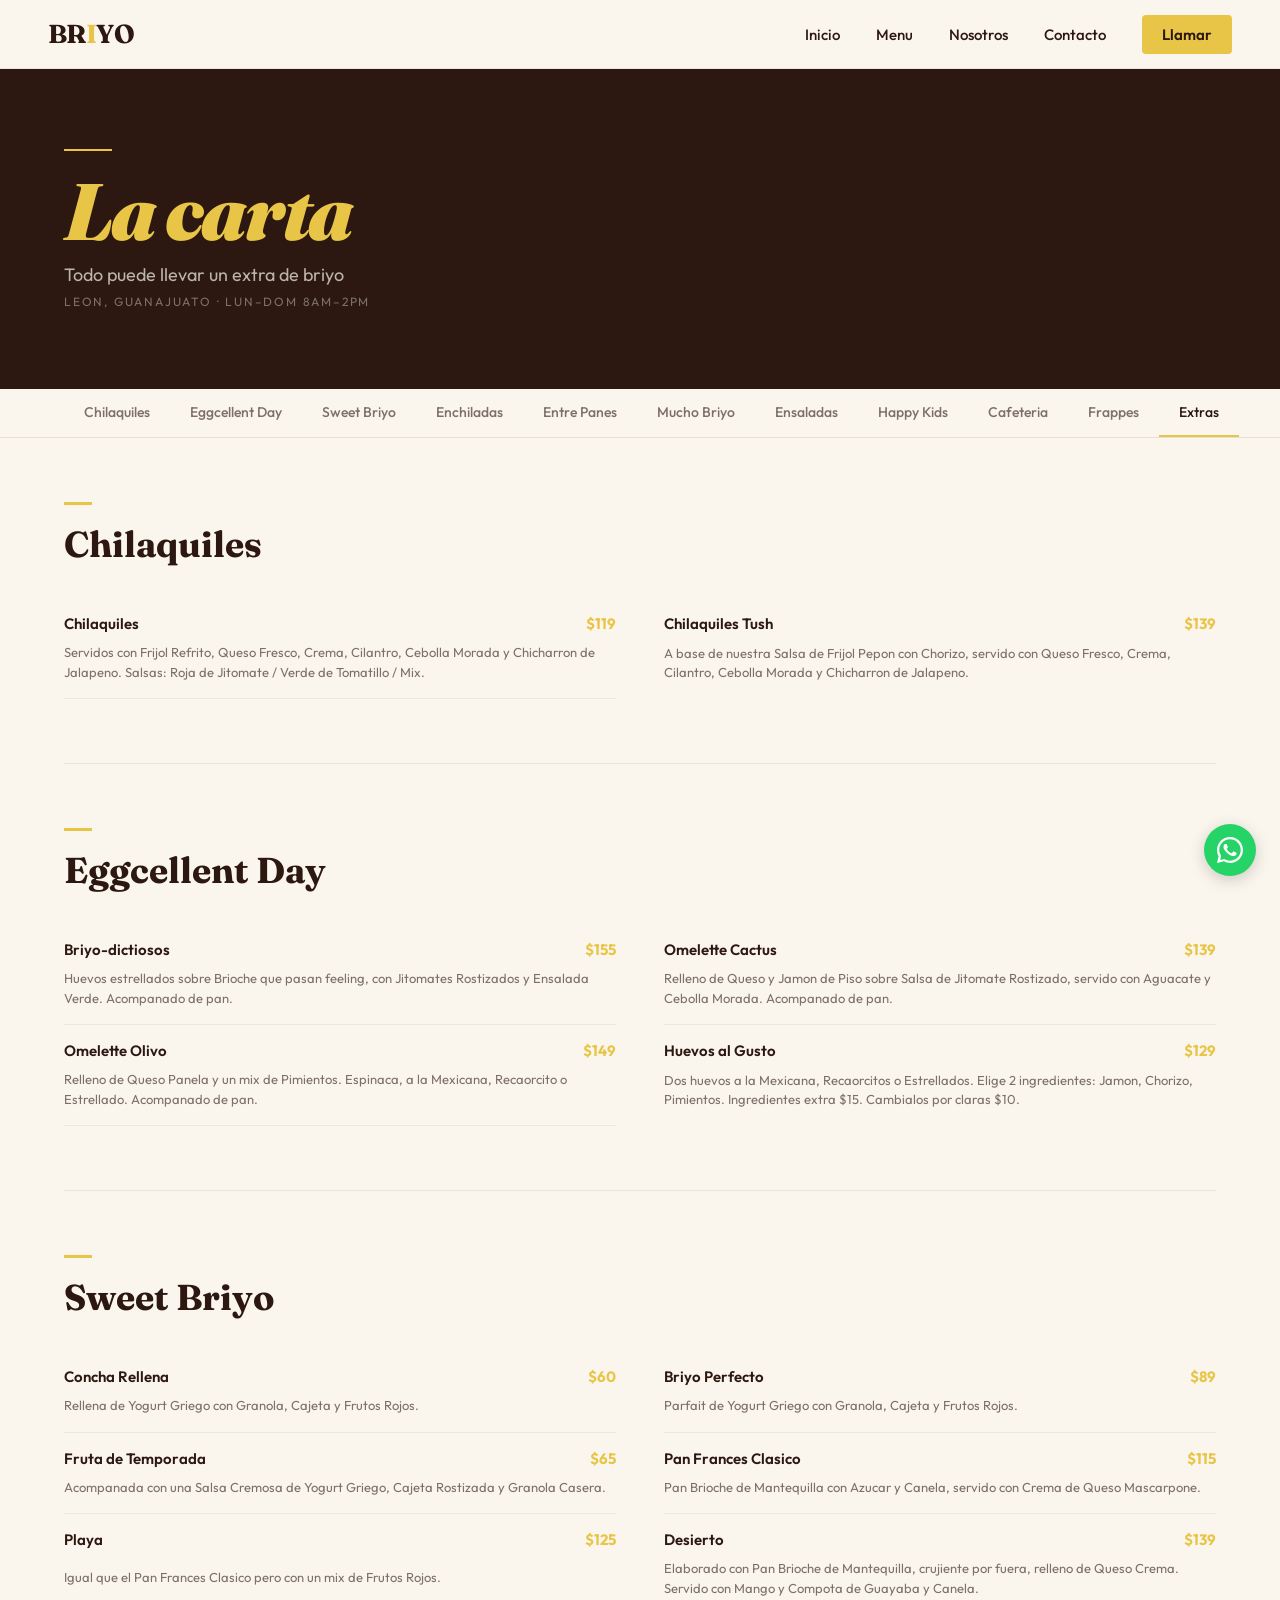
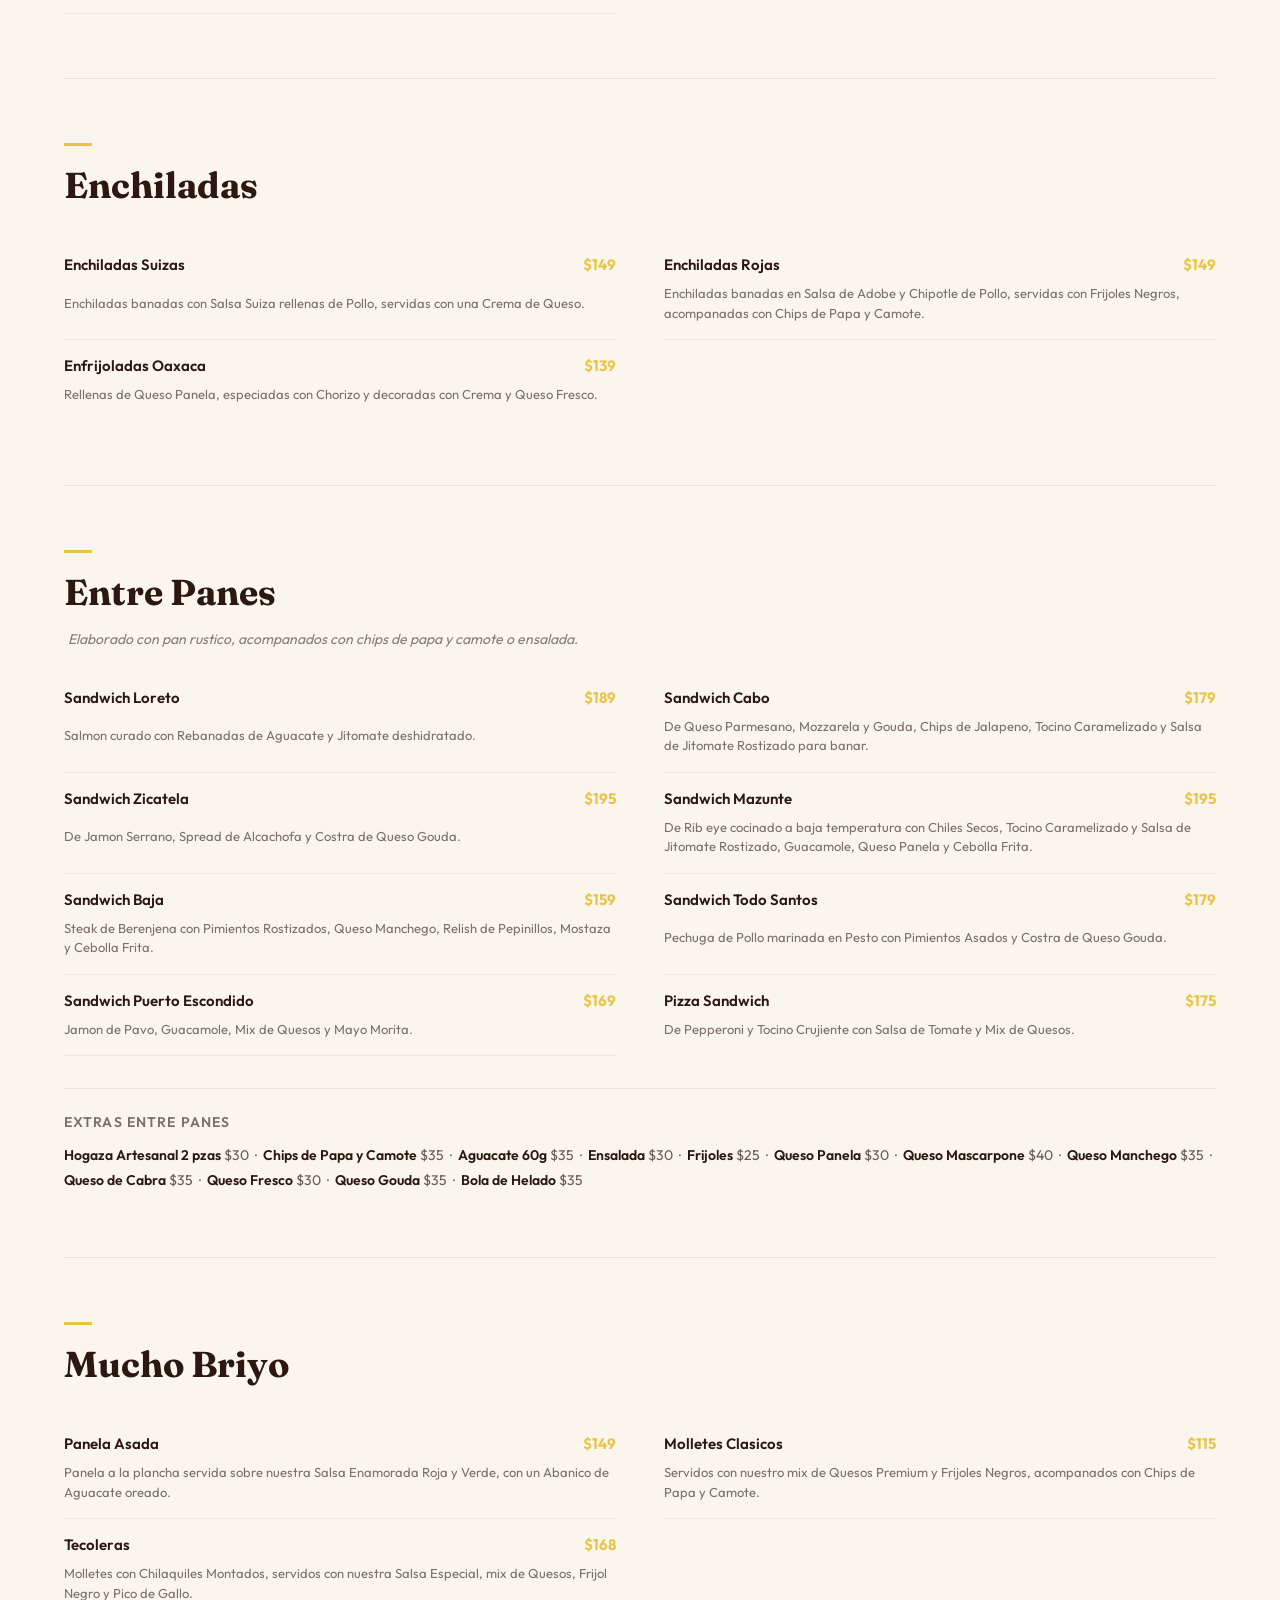
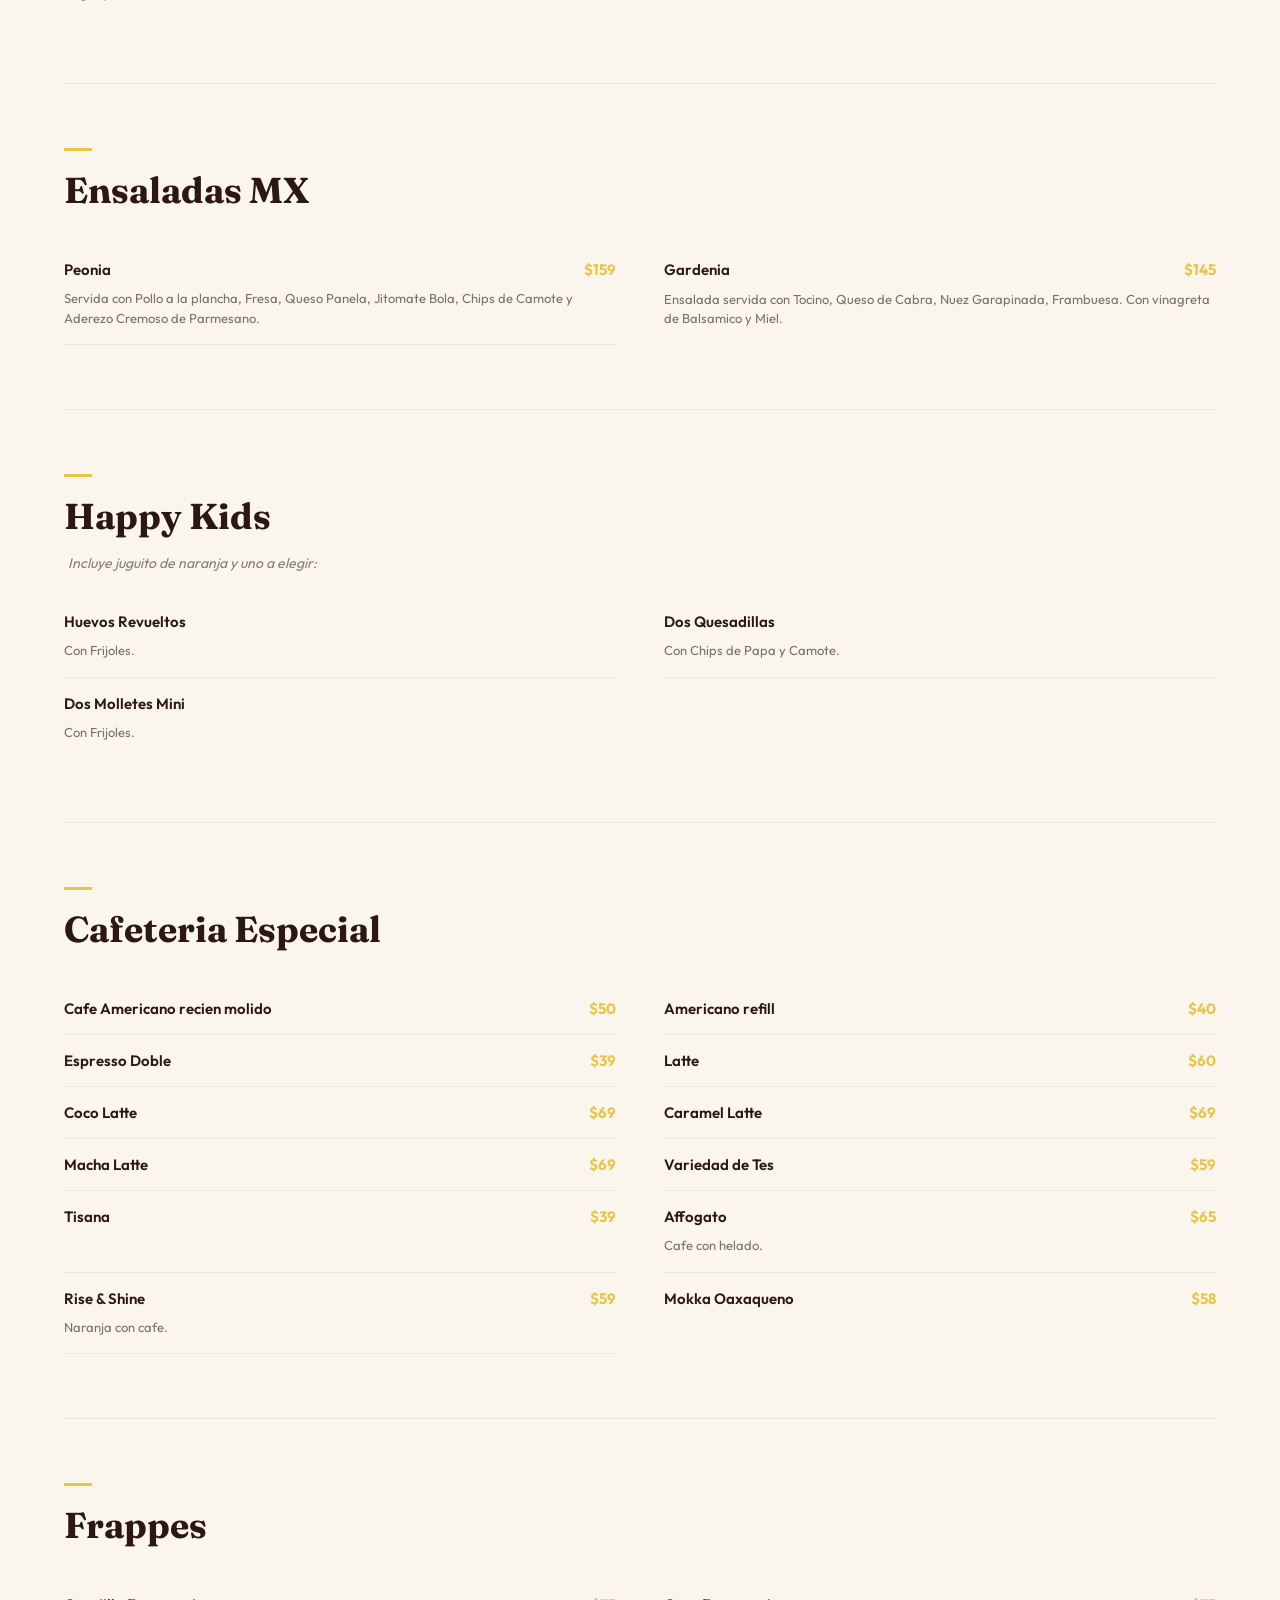
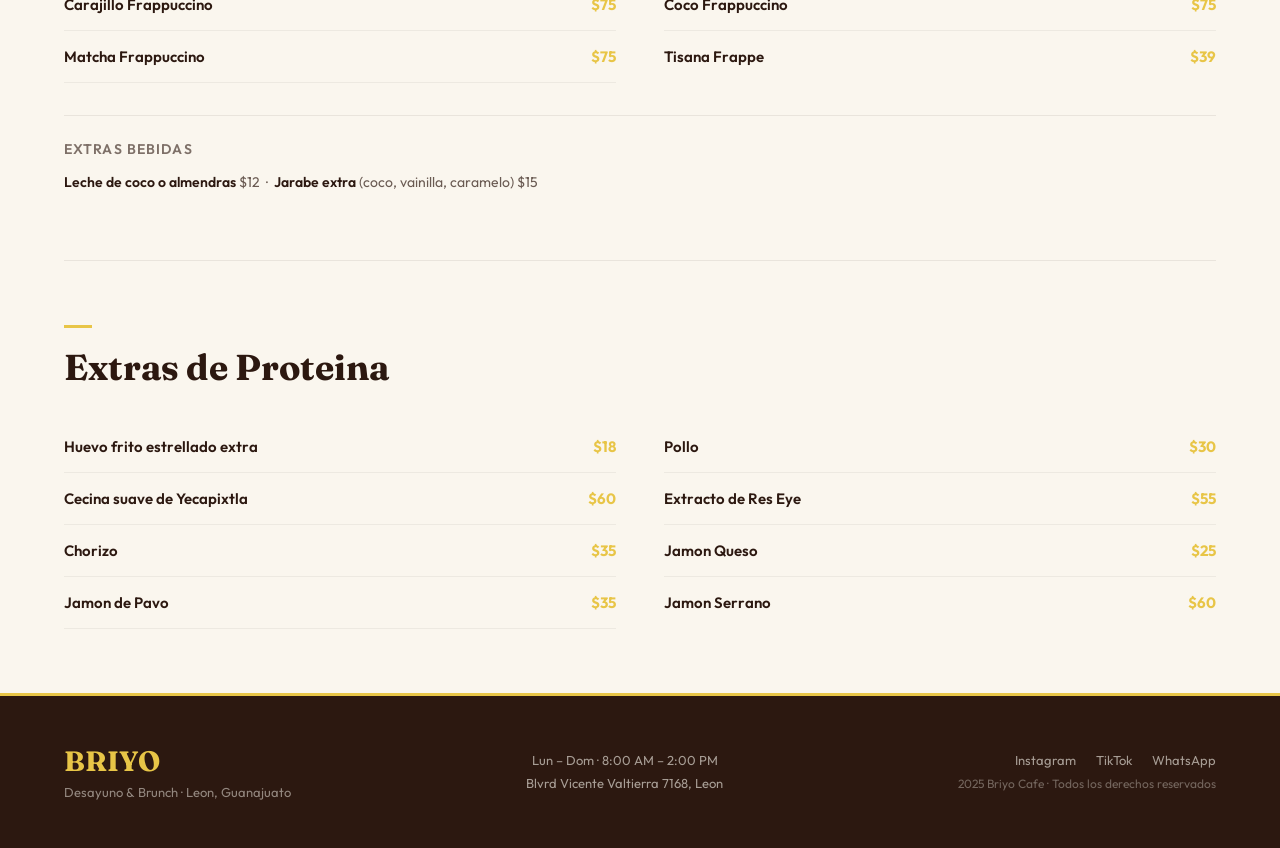
==== commit 8d6be3ae: "feat: boton llamada tel: en hero y contacto" ====
--- a/menu.html
+++ b/menu.html
@@ -25,7 +25,7 @@
         <li><a href="menu.html">Menu</a></li>
         <li><a href="index.html#nosotros">Nosotros</a></li>
         <li><a href="index.html#contacto">Contacto</a></li>
-        <li><a href="https://wa.me/524775643198" target="_blank" rel="noopener" class="nav-cta">Reservar</a></li>
+        <li><a href="tel:4775643198" class="nav-cta">Llamar</a></li>
       </ul>
       <div class="burger" id="burger" aria-label="Menu" role="button" tabindex="0">
         <span></span>
--- a/styles.css
+++ b/styles.css
@@ -742,6 +742,56 @@
   font-size: 15px;
   color: var(--dark);
   line-height: 1.5;
+}
+
+.btn-call {
+  display: inline-flex;
+  align-items: center;
+  gap: 10px;
+  font-family: 'Outfit', sans-serif;
+  font-weight: 600;
+  font-size: 15px;
+  color: var(--dark);
+  background: var(--gold);
+  padding: 14px 24px;
+  border-radius: 4px;
+  border: none;
+  cursor: pointer;
+  transition: background 0.2s ease, transform 0.2s ease;
+  margin-top: 4px;
+  width: fit-content;
+}
+
+.btn-call:hover {
+  background: #d4b23a;
+  transform: translateY(-2px);
+}
+
+.btn-call svg {
+  flex-shrink: 0;
+}
+
+.btn-call-full {
+  display: flex;
+  align-items: center;
+  justify-content: center;
+  gap: 10px;
+  width: 100%;
+  font-family: 'Outfit', sans-serif;
+  font-weight: 600;
+  font-size: 16px;
+  color: var(--dark);
+  background: var(--gold);
+  padding: 16px;
+  border-radius: 4px;
+  text-align: center;
+  transition: background 0.2s ease, transform 0.2s ease;
+  margin-bottom: 12px;
+}
+
+.btn-call-full:hover {
+  background: #d4b23a;
+  transform: translateY(-2px);
 }
 
 .btn-whatsapp {
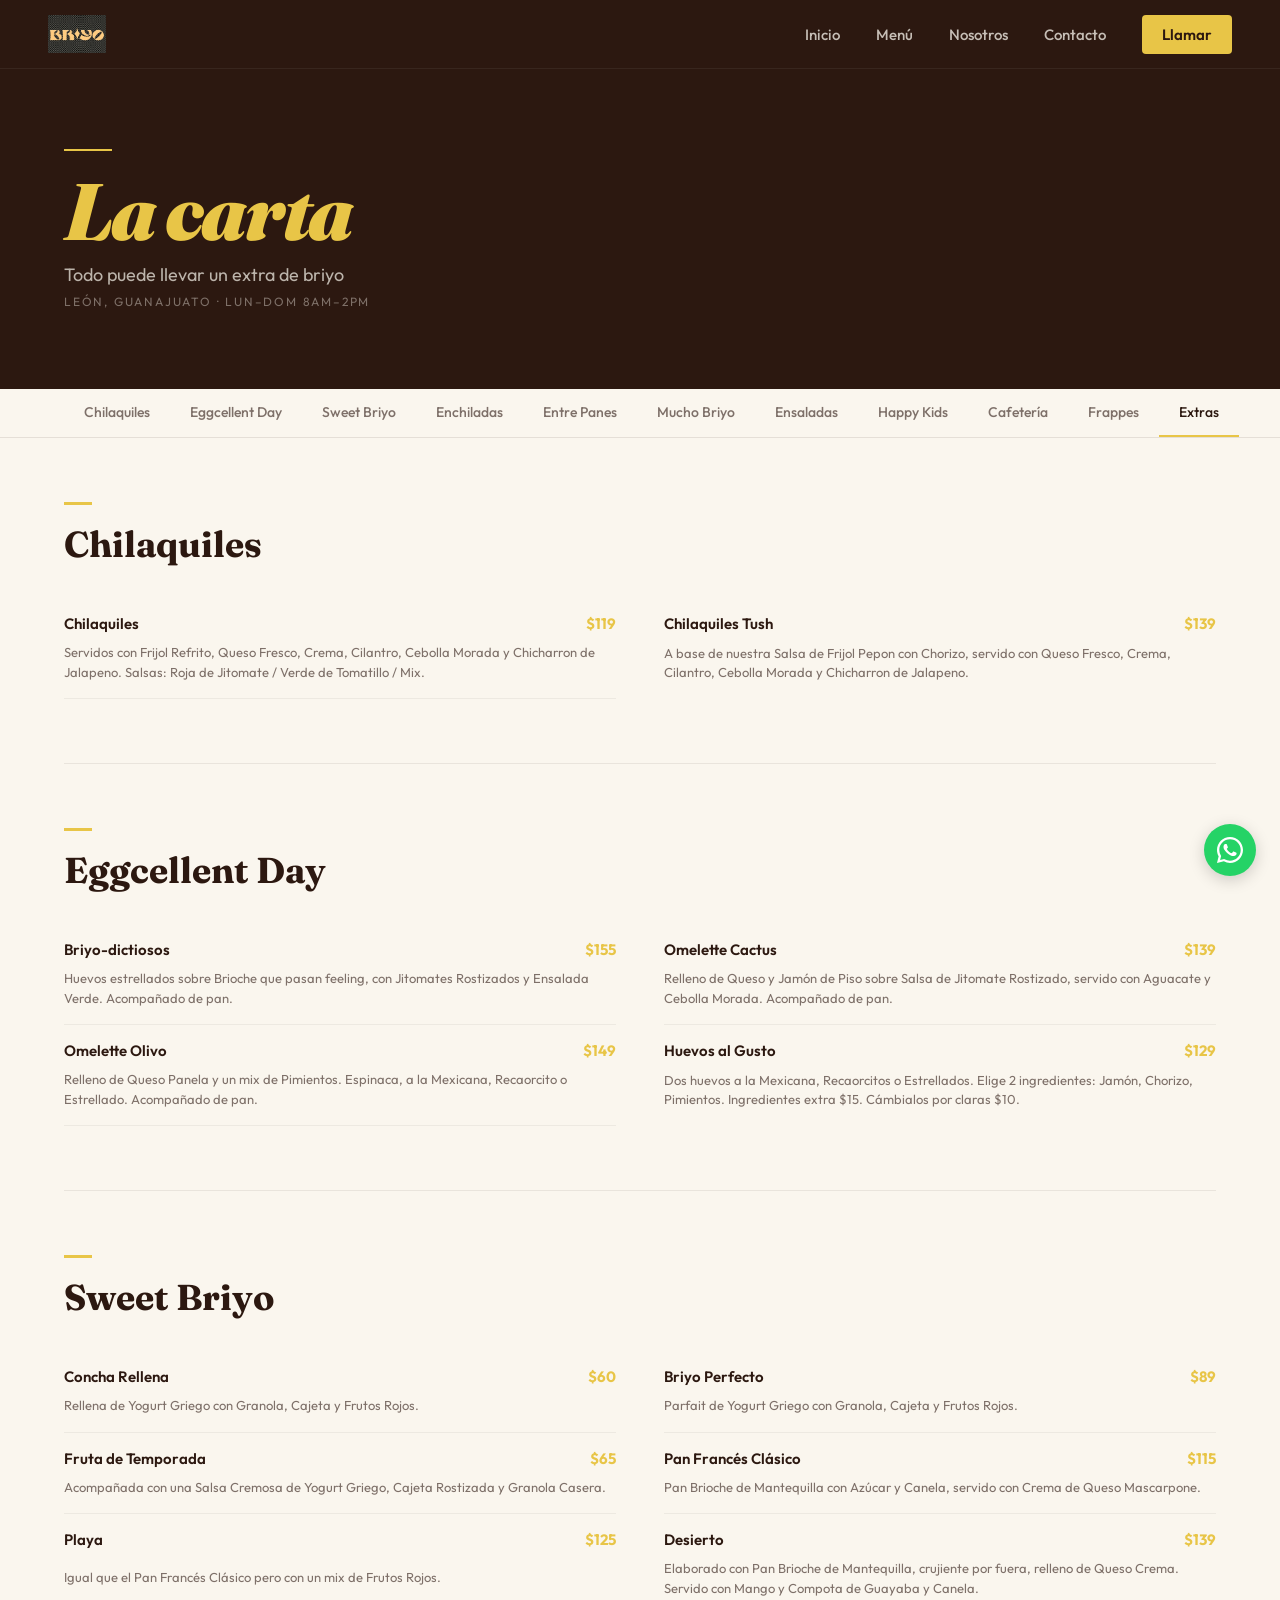
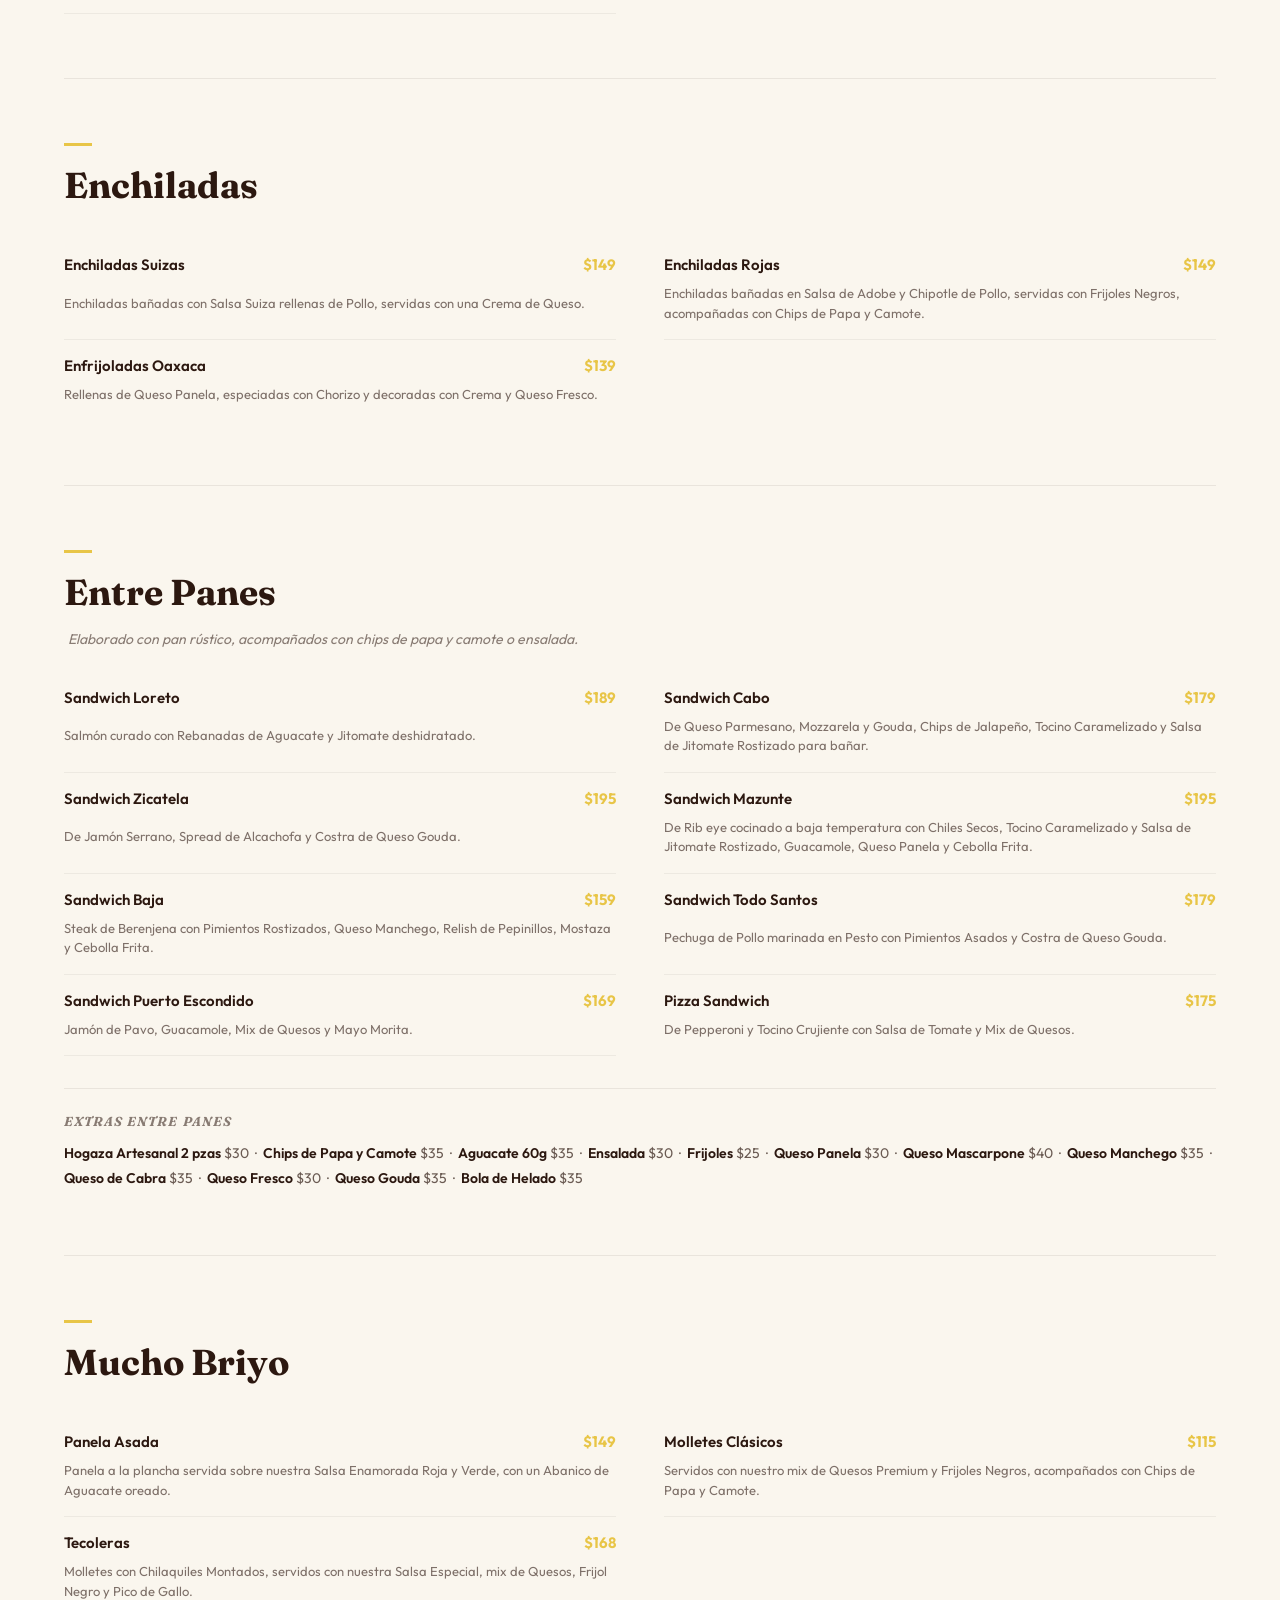
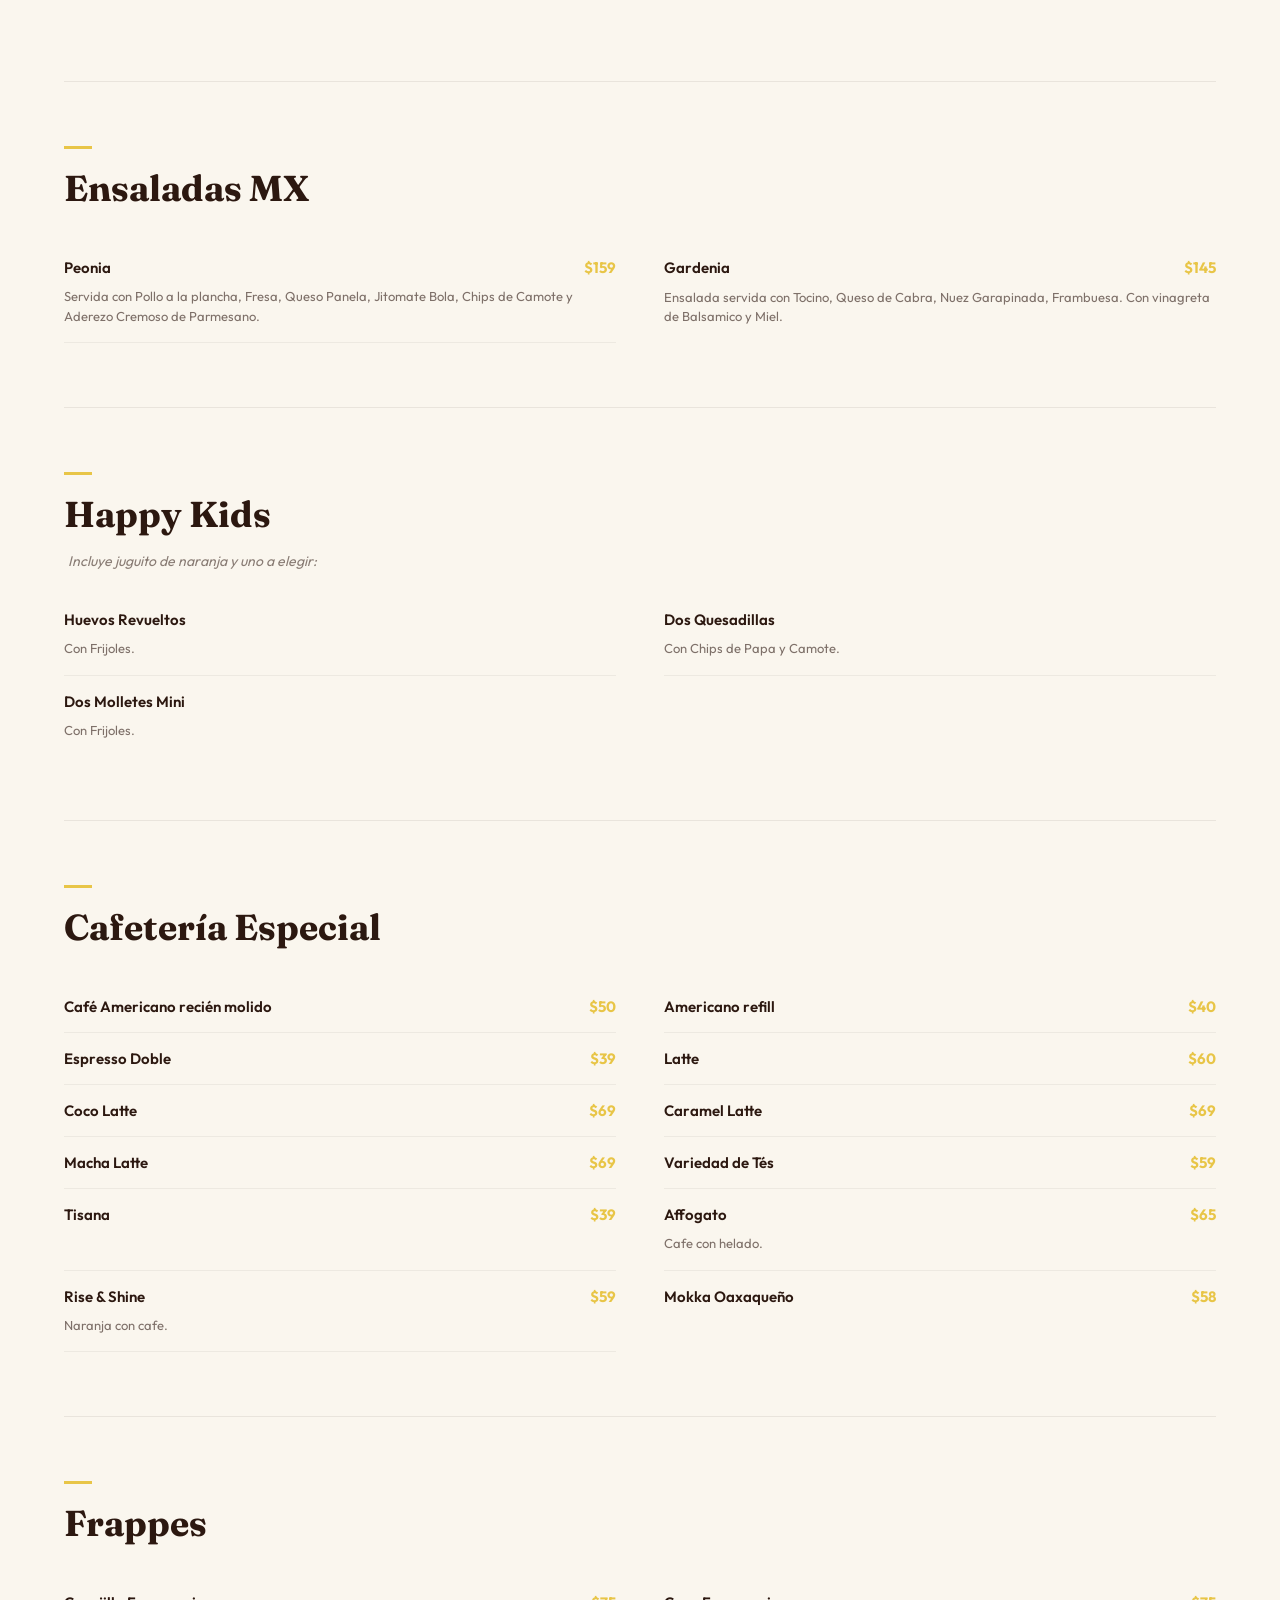
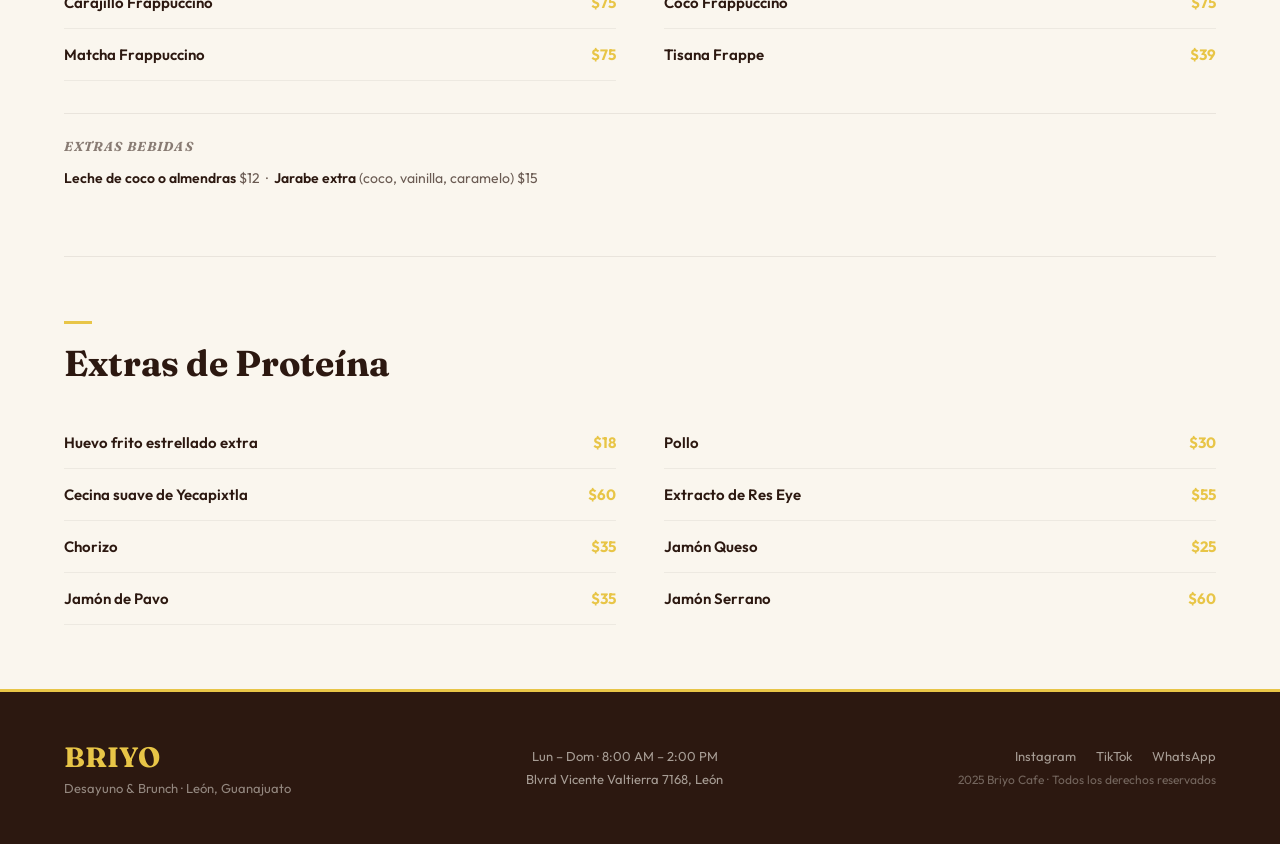
==== commit f1a5386b: "Rediseño hero full-bleed, acentos corregidos y mejoras visuales - Hero: layout split 43/57 → full-bl" ====
--- a/menu.html
+++ b/menu.html
@@ -3,12 +3,13 @@
 <head>
   <meta charset="UTF-8">
   <meta name="viewport" content="width=device-width, initial-scale=1.0">
-  <meta name="description" content="Menu completo Briyo Cafe — Desayuno y brunch en Leon, Guanajuato. Chilaquiles, sandwiches, sweet briyo, bebidas y mas.">
+  <meta name="description" content="Menú completo Briyo Cafe, desayuno y brunch en León, Guanajuato. Chilaquiles, sandwiches, sweet briyo, bebidas y más.">
   <meta name="keywords" content="briyo cafe menu, desayuno leon guanajuato, brunch leon, chilaquiles, sandwiches gourmet">
-  <meta property="og:title" content="Carta — Briyo Desayuno & Brunch · Leon, Gto.">
-  <meta property="og:description" content="Todo puede llevar un extra de briyo. Menu completo en Leon, Guanajuato.">
+  <meta property="og:title" content="La Carta · Briyo Desayuno &amp; Brunch · León, Gto.">
+  <meta property="og:description" content="Todo puede llevar un extra de briyo. Menú completo en León, Guanajuato.">
   <meta property="og:image" content="assets/logo.png">
-  <title>La Carta — Briyo Cafe · Desayuno & Brunch</title>
+  <title>La Carta · Briyo Cafe · Desayuno &amp; Brunch · León</title>
+  <link rel="icon" href="data:image/svg+xml,<svg xmlns='http://www.w3.org/2000/svg' viewBox='0 0 32 32'><rect width='32' height='32' fill='%232C1810'/><text x='16' y='24' text-anchor='middle' font-family='Georgia,serif' font-size='20' font-weight='bold' fill='%23E8C547'>B</text></svg>">
   <link rel="stylesheet" href="styles.css">
 </head>
 <body>
@@ -22,12 +23,12 @@
       </a>
       <ul class="nav-menu" id="navMenu">
         <li><a href="index.html">Inicio</a></li>
-        <li><a href="menu.html">Menu</a></li>
+        <li><a href="menu.html">Menú</a></li>
         <li><a href="index.html#nosotros">Nosotros</a></li>
         <li><a href="index.html#contacto">Contacto</a></li>
         <li><a href="tel:4775643198" class="nav-cta">Llamar</a></li>
       </ul>
-      <div class="burger" id="burger" aria-label="Menu" role="button" tabindex="0">
+      <div class="burger" id="burger" aria-label="Menú" role="button" tabindex="0">
         <span></span>
         <span></span>
         <span></span>
@@ -41,7 +42,7 @@
       <div class="menu-hero-deco"></div>
       <h1 class="menu-hero-title">La carta</h1>
       <p class="menu-hero-sub">Todo puede llevar un extra de briyo</p>
-      <p class="menu-hero-tag">Leon, Guanajuato &middot; Lun&ndash;Dom 8AM&ndash;2PM</p>
+      <p class="menu-hero-tag">León, Guanajuato &middot; Lun&ndash;Dom 8AM&ndash;2PM</p>
     </div>
   </div>
 
@@ -56,7 +57,7 @@
       <a href="#mucho" class="menu-nav-link">Mucho Briyo</a>
       <a href="#ensaladas" class="menu-nav-link">Ensaladas</a>
       <a href="#kids" class="menu-nav-link">Happy Kids</a>
-      <a href="#cafeteria" class="menu-nav-link">Cafeteria</a>
+      <a href="#cafeteria" class="menu-nav-link">Cafetería</a>
       <a href="#frappes" class="menu-nav-link">Frappes</a>
       <a href="#proteinas" class="menu-nav-link">Extras</a>
     </div>
@@ -94,25 +95,25 @@
           <div class="menu-item">
             <p class="menu-item-name">Briyo-dictiosos</p>
             <p class="menu-item-price">$155</p>
-            <p class="menu-item-desc">Huevos estrellados sobre Brioche que pasan feeling, con Jitomates Rostizados y Ensalada Verde. Acompanado de pan.</p>
+            <p class="menu-item-desc">Huevos estrellados sobre Brioche que pasan feeling, con Jitomates Rostizados y Ensalada Verde. Acompañado de pan.</p>
           </div>
 
           <div class="menu-item">
             <p class="menu-item-name">Omelette Cactus</p>
             <p class="menu-item-price">$139</p>
-            <p class="menu-item-desc">Relleno de Queso y Jamon de Piso sobre Salsa de Jitomate Rostizado, servido con Aguacate y Cebolla Morada. Acompanado de pan.</p>
+            <p class="menu-item-desc">Relleno de Queso y Jamón de Piso sobre Salsa de Jitomate Rostizado, servido con Aguacate y Cebolla Morada. Acompañado de pan.</p>
           </div>
 
           <div class="menu-item">
             <p class="menu-item-name">Omelette Olivo</p>
             <p class="menu-item-price">$149</p>
-            <p class="menu-item-desc">Relleno de Queso Panela y un mix de Pimientos. Espinaca, a la Mexicana, Recaorcito o Estrellado. Acompanado de pan.</p>
+            <p class="menu-item-desc">Relleno de Queso Panela y un mix de Pimientos. Espinaca, a la Mexicana, Recaorcito o Estrellado. Acompañado de pan.</p>
           </div>
 
           <div class="menu-item">
             <p class="menu-item-name">Huevos al Gusto</p>
             <p class="menu-item-price">$129</p>
-            <p class="menu-item-desc">Dos huevos a la Mexicana, Recaorcitos o Estrellados. Elige 2 ingredientes: Jamon, Chorizo, Pimientos. Ingredientes extra $15. Cambialos por claras $10.</p>
+            <p class="menu-item-desc">Dos huevos a la Mexicana, Recaorcitos o Estrellados. Elige 2 ingredientes: Jamón, Chorizo, Pimientos. Ingredientes extra $15. Cámbialos por claras $10.</p>
           </div>
 
         </div>
@@ -138,19 +139,19 @@
           <div class="menu-item">
             <p class="menu-item-name">Fruta de Temporada</p>
             <p class="menu-item-price">$65</p>
-            <p class="menu-item-desc">Acompanada con una Salsa Cremosa de Yogurt Griego, Cajeta Rostizada y Granola Casera.</p>
-          </div>
-
-          <div class="menu-item">
-            <p class="menu-item-name">Pan Frances Clasico</p>
+            <p class="menu-item-desc">Acompañada con una Salsa Cremosa de Yogurt Griego, Cajeta Rostizada y Granola Casera.</p>
+          </div>
+
+          <div class="menu-item">
+            <p class="menu-item-name">Pan Francés Clásico</p>
             <p class="menu-item-price">$115</p>
-            <p class="menu-item-desc">Pan Brioche de Mantequilla con Azucar y Canela, servido con Crema de Queso Mascarpone.</p>
+            <p class="menu-item-desc">Pan Brioche de Mantequilla con Azúcar y Canela, servido con Crema de Queso Mascarpone.</p>
           </div>
 
           <div class="menu-item">
             <p class="menu-item-name">Playa</p>
             <p class="menu-item-price">$125</p>
-            <p class="menu-item-desc">Igual que el Pan Frances Clasico pero con un mix de Frutos Rojos.</p>
+            <p class="menu-item-desc">Igual que el Pan Francés Clásico pero con un mix de Frutos Rojos.</p>
           </div>
 
           <div class="menu-item">
@@ -170,13 +171,13 @@
           <div class="menu-item">
             <p class="menu-item-name">Enchiladas Suizas</p>
             <p class="menu-item-price">$149</p>
-            <p class="menu-item-desc">Enchiladas banadas con Salsa Suiza rellenas de Pollo, servidas con una Crema de Queso.</p>
+            <p class="menu-item-desc">Enchiladas bañadas con Salsa Suiza rellenas de Pollo, servidas con una Crema de Queso.</p>
           </div>
 
           <div class="menu-item">
             <p class="menu-item-name">Enchiladas Rojas</p>
             <p class="menu-item-price">$149</p>
-            <p class="menu-item-desc">Enchiladas banadas en Salsa de Adobe y Chipotle de Pollo, servidas con Frijoles Negros, acompanadas con Chips de Papa y Camote.</p>
+            <p class="menu-item-desc">Enchiladas bañadas en Salsa de Adobe y Chipotle de Pollo, servidas con Frijoles Negros, acompañadas con Chips de Papa y Camote.</p>
           </div>
 
           <div class="menu-item">
@@ -191,25 +192,25 @@
       <!-- ENTRE PANES -->
       <section class="menu-section" id="panes">
         <h2 class="menu-section-title">Entre Panes</h2>
-        <p class="menu-section-note">Elaborado con pan rustico, acompanados con chips de papa y camote o ensalada.</p>
+        <p class="menu-section-note">Elaborado con pan rústico, acompañados con chips de papa y camote o ensalada.</p>
         <div class="menu-grid">
 
           <div class="menu-item">
             <p class="menu-item-name">Sandwich Loreto</p>
             <p class="menu-item-price">$189</p>
-            <p class="menu-item-desc">Salmon curado con Rebanadas de Aguacate y Jitomate deshidratado.</p>
+            <p class="menu-item-desc">Salmón curado con Rebanadas de Aguacate y Jitomate deshidratado.</p>
           </div>
 
           <div class="menu-item">
             <p class="menu-item-name">Sandwich Cabo</p>
             <p class="menu-item-price">$179</p>
-            <p class="menu-item-desc">De Queso Parmesano, Mozzarela y Gouda, Chips de Jalapeno, Tocino Caramelizado y Salsa de Jitomate Rostizado para banar.</p>
+            <p class="menu-item-desc">De Queso Parmesano, Mozzarela y Gouda, Chips de Jalapeño, Tocino Caramelizado y Salsa de Jitomate Rostizado para bañar.</p>
           </div>
 
           <div class="menu-item">
             <p class="menu-item-name">Sandwich Zicatela</p>
             <p class="menu-item-price">$195</p>
-            <p class="menu-item-desc">De Jamon Serrano, Spread de Alcachofa y Costra de Queso Gouda.</p>
+            <p class="menu-item-desc">De Jamón Serrano, Spread de Alcachofa y Costra de Queso Gouda.</p>
           </div>
 
           <div class="menu-item">
@@ -233,7 +234,7 @@
           <div class="menu-item">
             <p class="menu-item-name">Sandwich Puerto Escondido</p>
             <p class="menu-item-price">$169</p>
-            <p class="menu-item-desc">Jamon de Pavo, Guacamole, Mix de Quesos y Mayo Morita.</p>
+            <p class="menu-item-desc">Jamón de Pavo, Guacamole, Mix de Quesos y Mayo Morita.</p>
           </div>
 
           <div class="menu-item">
@@ -245,7 +246,7 @@
         </div>
 
         <div style="margin-top: 32px; padding-top: 24px; border-top: 1px solid rgba(44,24,16,0.08)">
-          <p style="font-family:'Outfit',sans-serif; font-weight:600; font-size:14px; color:var(--dark); margin-bottom:12px; text-transform:uppercase; letter-spacing:0.08em; opacity:0.6">Extras Entre Panes</p>
+          <p class="menu-extras-label">Extras Entre Panes</p>
           <p class="menu-extras-text">
             <strong>Hogaza Artesanal 2 pzas</strong> $30 &nbsp;&middot;&nbsp;
             <strong>Chips de Papa y Camote</strong> $35 &nbsp;&middot;&nbsp;
@@ -275,9 +276,9 @@
           </div>
 
           <div class="menu-item">
-            <p class="menu-item-name">Molletes Clasicos</p>
+            <p class="menu-item-name">Molletes Clásicos</p>
             <p class="menu-item-price">$115</p>
-            <p class="menu-item-desc">Servidos con nuestro mix de Quesos Premium y Frijoles Negros, acompanados con Chips de Papa y Camote.</p>
+            <p class="menu-item-desc">Servidos con nuestro mix de Quesos Premium y Frijoles Negros, acompañados con Chips de Papa y Camote.</p>
           </div>
 
           <div class="menu-item">
@@ -335,11 +336,11 @@
 
       <!-- CAFETERIA -->
       <section class="menu-section" id="cafeteria">
-        <h2 class="menu-section-title">Cafeteria Especial</h2>
-        <div class="menu-grid">
-
-          <div class="menu-item">
-            <p class="menu-item-name">Cafe Americano recien molido</p>
+        <h2 class="menu-section-title">Cafetería Especial</h2>
+        <div class="menu-grid">
+
+          <div class="menu-item">
+            <p class="menu-item-name">Café Americano recién molido</p>
             <p class="menu-item-price">$50</p>
           </div>
 
@@ -374,7 +375,7 @@
           </div>
 
           <div class="menu-item">
-            <p class="menu-item-name">Variedad de Tes</p>
+            <p class="menu-item-name">Variedad de Tés</p>
             <p class="menu-item-price">$59</p>
           </div>
 
@@ -396,7 +397,7 @@
           </div>
 
           <div class="menu-item">
-            <p class="menu-item-name">Mokka Oaxaqueno</p>
+            <p class="menu-item-name">Mokka Oaxaqueño</p>
             <p class="menu-item-price">$58</p>
           </div>
 
@@ -431,7 +432,7 @@
         </div>
 
         <div style="margin-top: 32px; padding-top: 24px; border-top: 1px solid rgba(44,24,16,0.08)">
-          <p style="font-family:'Outfit',sans-serif; font-weight:600; font-size:14px; color:var(--dark); margin-bottom:12px; text-transform:uppercase; letter-spacing:0.08em; opacity:0.6">Extras Bebidas</p>
+          <p class="menu-extras-label">Extras Bebidas</p>
           <p class="menu-extras-text">
             <strong>Leche de coco o almendras</strong> $12 &nbsp;&middot;&nbsp;
             <strong>Jarabe extra</strong> (coco, vainilla, caramelo) $15
@@ -441,7 +442,7 @@
 
       <!-- EXTRAS DE PROTEINA -->
       <section class="menu-section" id="proteinas">
-        <h2 class="menu-section-title">Extras de Proteina</h2>
+        <h2 class="menu-section-title">Extras de Proteína</h2>
         <div class="menu-grid">
 
           <div class="menu-item">
@@ -470,17 +471,17 @@
           </div>
 
           <div class="menu-item">
-            <p class="menu-item-name">Jamon Queso</p>
+            <p class="menu-item-name">Jamón Queso</p>
             <p class="menu-item-price">$25</p>
           </div>
 
           <div class="menu-item">
-            <p class="menu-item-name">Jamon de Pavo</p>
+            <p class="menu-item-name">Jamón de Pavo</p>
             <p class="menu-item-price">$35</p>
           </div>
 
           <div class="menu-item">
-            <p class="menu-item-name">Jamon Serrano</p>
+            <p class="menu-item-name">Jamón Serrano</p>
             <p class="menu-item-price">$60</p>
           </div>
 
@@ -495,11 +496,11 @@
     <div class="footer-inner">
       <div class="footer-brand">
         <p class="footer-brand-name">BRIYO</p>
-        <p class="footer-brand-sub">Desayuno &amp; Brunch &middot; Leon, Guanajuato</p>
+        <p class="footer-brand-sub">Desayuno &amp; Brunch &middot; León, Guanajuato</p>
       </div>
       <div class="footer-center">
         <p>Lun &ndash; Dom &middot; 8:00 AM &ndash; 2:00 PM</p>
-        <p>Blvrd Vicente Valtierra 7168, Leon</p>
+        <p>Blvrd Vicente Valtierra 7168, León</p>
       </div>
       <div class="footer-right">
         <div class="footer-links">
--- a/styles.css
+++ b/styles.css
@@ -69,13 +69,13 @@
   position: sticky;
   top: 0;
   z-index: 100;
-  background: var(--cream);
-  border-bottom: 1px solid rgba(44, 24, 16, 0.08);
+  background: var(--dark);
+  border-bottom: 1px solid rgba(255, 255, 255, 0.06);
   transition: box-shadow 0.3s ease;
 }
 
 nav.scrolled {
-  box-shadow: 0 2px 12px rgba(0, 0, 0, 0.08);
+  box-shadow: 0 2px 16px rgba(0, 0, 0, 0.25);
 }
 
 .nav-inner {
@@ -116,7 +116,7 @@
   font-family: 'Outfit', sans-serif;
   font-weight: 500;
   font-size: 15px;
-  color: var(--dark);
+  color: rgba(250, 246, 238, 0.75);
   transition: color 0.2s ease;
 }
 
@@ -151,7 +151,7 @@
   display: block;
   width: 24px;
   height: 2px;
-  background: var(--dark);
+  background: var(--cream);
   transition: all 0.3s ease;
   transform-origin: center;
 }
@@ -170,29 +170,60 @@
 }
 
 /* ===========================
-   HERO
+   HERO — full-bleed
    =========================== */
 .hero {
-  display: grid;
-  grid-template-columns: 43fr 57fr;
+  position: relative;
   height: 100vh;
   overflow: hidden;
-}
-
-.hero-left {
-  background: var(--cream);
-  padding: 0 64px;
+  display: flex;
+  align-items: flex-end;
+}
+
+.hero-bg {
+  position: absolute;
+  inset: 0;
+}
+
+.hero-bg .img-placeholder {
+  height: 100%;
+  min-height: 100vh;
+}
+
+.hero-overlay {
+  position: absolute;
+  inset: 0;
+  background: linear-gradient(
+    to top,
+    rgba(44, 24, 16, 0.92) 0%,
+    rgba(44, 24, 16, 0.48) 46%,
+    rgba(44, 24, 16, 0.04) 100%
+  );
+}
+
+.hero-content {
+  position: relative;
+  z-index: 2;
+  padding: 0 72px 72px;
+  max-width: 900px;
   display: flex;
   flex-direction: column;
-  justify-content: center;
-  gap: 24px;
-}
-
-.hero-deco-line {
-  width: 48px;
-  height: 2px;
+  gap: 20px;
+}
+
+.hero-kicker {
+  display: flex;
+  align-items: center;
+  gap: 10px;
+}
+
+.hero-kicker-dot {
+  display: block;
+  width: 6px;
+  height: 6px;
+  border-radius: 50%;
   background: var(--gold);
-  margin-bottom: 8px;
+  flex-shrink: 0;
 }
 
 .hero-tag {
@@ -200,30 +231,35 @@
   font-size: 12px;
   letter-spacing: 0.15em;
   text-transform: uppercase;
-  color: rgba(44, 24, 16, 0.6);
+  color: rgba(250, 246, 238, 0.70);
 }
 
 .hero-title {
   font-family: 'Fraunces', serif;
   font-style: italic;
   font-weight: 900;
-  font-size: 96px;
-  line-height: 1.05;
-  color: var(--dark);
+  font-size: 104px;
+  line-height: 0.97;
+  color: var(--cream);
   letter-spacing: -0.02em;
 }
 
+.hero-title em {
+  color: var(--gold);
+  font-style: normal;
+}
+
 .hero-subtitle {
   font-family: 'Outfit', sans-serif;
-  font-size: 18px;
-  color: rgba(44, 24, 16, 0.65);
+  font-size: 17px;
+  color: rgba(250, 246, 238, 0.65);
   line-height: 1.6;
 }
 
 .hero-buttons {
   display: flex;
-  gap: 16px;
-  margin-top: 8px;
+  gap: 14px;
+  flex-wrap: wrap;
 }
 
 .btn-filled {
@@ -264,13 +300,23 @@
   transform: translateY(-2px);
 }
 
-.hero-right {
-  overflow: hidden;
-  height: 100vh;
-}
-
-.hero-right .img-placeholder {
-  min-height: 100vh;
+.btn-outline-light {
+  font-family: 'Outfit', sans-serif;
+  font-weight: 500;
+  font-size: 15px;
+  background: transparent;
+  color: var(--cream);
+  padding: 14px 28px;
+  border-radius: 4px;
+  border: 1.5px solid rgba(250, 246, 238, 0.55);
+  cursor: pointer;
+  transition: background 0.2s ease, transform 0.2s ease;
+  display: inline-block;
+}
+
+.btn-outline-light:hover {
+  background: rgba(250, 246, 238, 0.12);
+  transform: translateY(-2px);
 }
 
 /* ===========================
@@ -1120,6 +1166,18 @@
   width: 100%;
 }
 
+.menu-extras-label {
+  font-family: 'Fraunces', serif;
+  font-style: italic;
+  font-weight: 700;
+  font-size: 13px;
+  color: var(--dark);
+  margin-bottom: 12px;
+  text-transform: uppercase;
+  letter-spacing: 0.08em;
+  opacity: 0.55;
+}
+
 .menu-extras-text {
   font-family: 'Outfit', sans-serif;
   font-size: 14px;
@@ -1146,22 +1204,25 @@
     top: 68px;
     left: 0;
     right: 0;
-    background: var(--cream);
+    background: var(--dark);
     flex-direction: column;
     align-items: flex-start;
     gap: 0;
-    padding: 0;
-    max-height: 0;
-    overflow: hidden;
-    transition: max-height 0.4s ease, padding 0.3s ease;
+    padding: 16px 0 24px;
+    opacity: 0;
+    visibility: hidden;
+    transform: translateY(-6px);
+    transition: opacity 0.3s ease, transform 0.3s ease, visibility 0s 0.3s;
     box-shadow: 0 8px 24px rgba(0,0,0,0.08);
     list-style: none;
     z-index: 99;
   }
 
   .nav-menu.open {
-    max-height: 400px;
-    padding: 16px 0 24px;
+    opacity: 1;
+    visibility: visible;
+    transform: translateY(0);
+    transition: opacity 0.3s ease, transform 0.3s ease, visibility 0s 0s;
   }
 
   .nav-menu li {
@@ -1186,29 +1247,14 @@
   }
 
   /* Hero */
-  .hero {
-    grid-template-columns: 1fr;
-    grid-template-rows: 50vh auto;
-    height: auto;
-  }
-
-  .hero-right {
-    order: -1;
-    height: 50vh;
-  }
-
-  .hero-right .img-placeholder {
-    min-height: 50vh;
-    height: 50vh;
-  }
-
-  .hero-left {
-    padding: 40px 24px 48px;
-    gap: 18px;
+  .hero-content {
+    padding: 0 24px 52px;
+    gap: 16px;
   }
 
   .hero-title {
     font-size: 52px;
+    line-height: 1.0;
   }
 
   .hero-subtitle {
